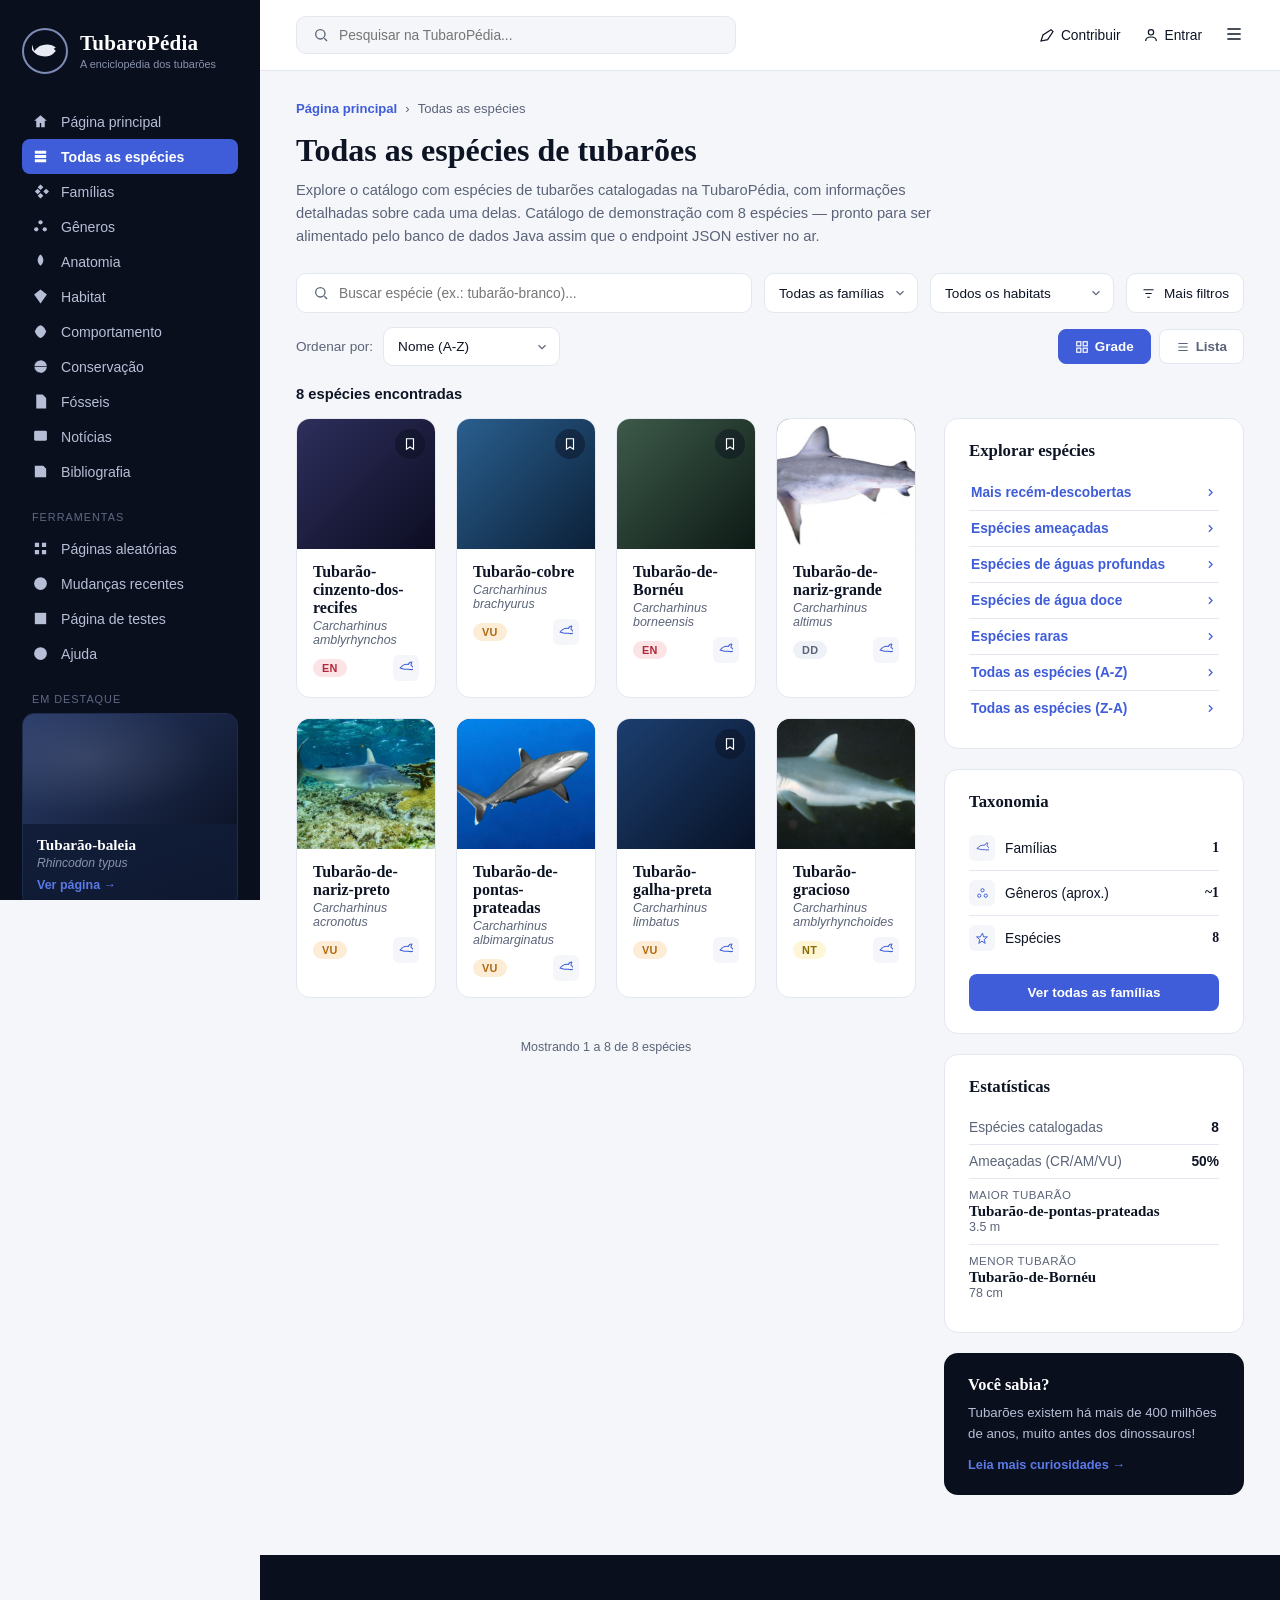
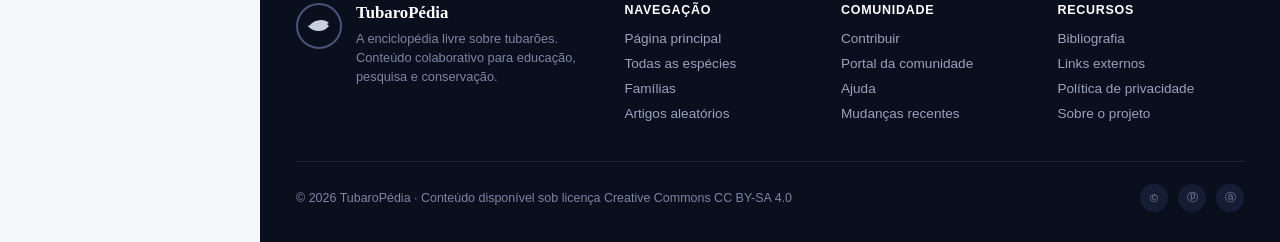
==== catalogo.html @ f39d86d4 "Update catalogo.html" ====
<!DOCTYPE html>
<html lang="pt-BR">
<head>
<meta charset="UTF-8">
<meta name="viewport" content="width=device-width, initial-scale=1.0">
<title>Todas as espécies — TubaroPédia</title>
<style>
  :root{
    --navy-950:#0a0f1e;
    --navy-900:#0d1424;
    --navy-800:#121b32;
    --navy-700:#1a2540;
    --blue-accent:#3f5dd9;
    --blue-accent-light:#5b7ae8;
    --pink-accent:#e85d9c;
    --ink:#0d1424;
    --paper:#f4f6fa;
    --line:#e3e7ef;
    --muted:#5b6478;
    --white:#ffffff;
  }

  *{margin:0;padding:0;box-sizing:border-box;}

  body{
    font-family:'Georgia', 'Iowan Old Style', serif;
    background:var(--paper);
    color:var(--ink);
  }

  .sans{font-family:-apple-system,BlinkMacSystemFont,'Segoe UI',Roboto,Helvetica,Arial,sans-serif;}
  a{color:inherit;text-decoration:none;}
  ul{list-style:none;}
  button{font:inherit;}

  /* ===== LAYOUT SHELL ===== */
  .shell{display:grid;grid-template-columns:260px 1fr;min-height:100vh;}

  /* ===== SIDEBAR (mesma da home) ===== */
  .sidebar{
    background:var(--navy-950);
    color:#c7cfe0;
    padding:28px 22px 24px;
    position:sticky;top:0;height:100vh;overflow-y:auto;
    font-family:-apple-system,BlinkMacSystemFont,'Segoe UI',Roboto,Helvetica,Arial,sans-serif;
  }
  .brand{display:flex;align-items:center;gap:12px;margin-bottom:30px;}
  .brand-mark{width:46px;height:46px;border:2px solid #7d8bb5;border-radius:50%;display:flex;align-items:center;justify-content:center;flex-shrink:0;}
  .brand-mark svg{width:26px;height:26px;fill:#e8ebf3;}
  .brand h1{font-family:Georgia,serif;font-size:1.32rem;color:#fff;letter-spacing:0.2px;line-height:1.1;}
  .brand p{font-size:0.68rem;color:#8a93ad;margin-top:3px;}

  .nav-group{margin-bottom:22px;}
  .nav-label{font-size:0.68rem;text-transform:uppercase;letter-spacing:0.09em;color:#5f6784;padding:0 10px 8px;}
  .nav-item{display:flex;align-items:center;gap:12px;padding:9px 10px;border-radius:8px;font-size:0.88rem;color:#b7bfd6;cursor:pointer;transition:background .15s ease, color .15s ease;}
  .nav-item:hover{background:#141d33;color:#fff;}
  .nav-item.active{background:var(--blue-accent);color:#fff;font-weight:600;}
  .nav-item .ic{width:17px;height:17px;flex-shrink:0;display:flex;align-items:center;justify-content:center;}
  .nav-item .ic svg{width:100%;height:100%;fill:currentColor;}

  .featured-card{background:linear-gradient(160deg,#152140,#0e1830);border:1px solid #1f2c4d;border-radius:12px;overflow:hidden;margin-bottom:18px;}
  .featured-card .img{height:110px;background:radial-gradient(ellipse at 30% 40%, rgba(255,255,255,0.10), transparent 60%),linear-gradient(135deg,#2b3d6b,#0c1428);display:flex;align-items:center;justify-content:center;position:relative;overflow:hidden;}
  .featured-card .img img{position:absolute;inset:0;width:100%;height:100%;object-fit:cover;}
  .featured-card .body{padding:12px 14px 14px;}
  .featured-card h4{color:#fff;font-family:Georgia,serif;font-size:0.95rem;margin-bottom:2px;}
  .featured-card em{display:block;color:#8a93ad;font-size:0.76rem;font-style:italic;margin-bottom:8px;}
  .featured-card .link{font-size:0.78rem;color:var(--blue-accent-light);font-weight:600;cursor:pointer;}

  .social-row{display:flex;gap:14px;padding:4px 6px;}
  .social-row .ic{width:18px;height:18px;color:#8a93ad;}
  .social-row .ic svg{width:100%;height:100%;fill:currentColor;}

  /* ===== TOP HEADER ===== */
  .topbar{background:#fff;border-bottom:1px solid var(--line);display:flex;align-items:center;justify-content:space-between;gap:24px;padding:16px 36px;font-family:-apple-system,BlinkMacSystemFont,'Segoe UI',Roboto,Helvetica,Arial,sans-serif;}
  .search-box{flex:1;max-width:440px;display:flex;align-items:center;gap:10px;background:var(--paper);border:1px solid var(--line);border-radius:10px;padding:10px 16px;color:var(--muted);font-size:0.86rem;}
  .search-box svg{width:16px;height:16px;fill:none;stroke:var(--muted);stroke-width:2;flex-shrink:0;}
  .search-box input{border:none;background:transparent;outline:none;font-family:inherit;font-size:0.86rem;color:var(--ink);flex:1;}
  .topbar-actions{display:flex;align-items:center;gap:22px;font-size:0.86rem;color:var(--ink);}
  .topbar-actions .item{display:flex;align-items:center;gap:6px;cursor:pointer;}
  .topbar-actions .item svg{width:16px;height:16px;fill:none;stroke:var(--ink);stroke-width:1.8;}
  .topbar-actions .menu-ic svg{width:20px;height:20px;stroke:var(--ink);fill:none;stroke-width:1.8;}

  /* ===== PAGE HEADER ===== */
  .content{padding:30px 36px 60px;}
  .breadcrumb{font-family:-apple-system,BlinkMacSystemFont,'Segoe UI',Roboto,Helvetica,Arial,sans-serif;font-size:0.82rem;color:var(--muted);margin-bottom:16px;display:flex;align-items:center;gap:8px;}
  .breadcrumb a{color:var(--blue-accent);font-weight:600;cursor:pointer;}
  .page-head h2{font-family:Georgia,serif;font-size:2rem;margin-bottom:10px;}
  .page-head p{font-family:-apple-system,BlinkMacSystemFont,'Segoe UI',Roboto,Helvetica,Arial,sans-serif;font-size:0.92rem;color:var(--muted);max-width:680px;line-height:1.55;margin-bottom:26px;}

  /* ===== TOOLBAR ===== */
  .toolbar{display:flex;flex-wrap:wrap;gap:12px;margin-bottom:14px;font-family:-apple-system,BlinkMacSystemFont,'Segoe UI',Roboto,Helvetica,Arial,sans-serif;}
  .tb-search{flex:1 1 240px;display:flex;align-items:center;gap:10px;background:#fff;border:1px solid var(--line);border-radius:10px;padding:11px 16px;}
  .tb-search svg{width:16px;height:16px;fill:none;stroke:var(--muted);stroke-width:2;flex-shrink:0;}
  .tb-search input{border:none;outline:none;font-family:inherit;font-size:0.86rem;color:var(--ink);flex:1;background:transparent;}
  select, .btn-outline{
    background:#fff;border:1px solid var(--line);border-radius:10px;
    padding:11px 14px;font-size:0.85rem;color:var(--ink);font-family:inherit;cursor:pointer;
  }
  select{appearance:none;-webkit-appearance:none;padding-right:32px;
    background-image:url("data:image/svg+xml,%3Csvg xmlns='http://www.w3.org/2000/svg' viewBox='0 0 24 24' fill='none' stroke='%235b6478' stroke-width='2'%3E%3Cpath d='M6 9l6 6 6-6'/%3E%3C/svg%3E");
    background-repeat:no-repeat;background-position:right 10px center;background-size:14px;
  }
  .btn-outline{display:flex;align-items:center;gap:8px;}
  .btn-outline svg{width:15px;height:15px;stroke:var(--ink);fill:none;stroke-width:1.8;}
  .btn-outline.active{background:var(--navy-950);color:#fff;border-color:var(--navy-950);}
  .btn-outline.active svg{stroke:#fff;}

  .filters-extra{display:none;gap:12px;flex-wrap:wrap;margin-bottom:14px;font-family:-apple-system,BlinkMacSystemFont,'Segoe UI',Roboto,Helvetica,Arial,sans-serif;padding:16px;background:#fff;border:1px solid var(--line);border-radius:10px;}
  .filters-extra.show{display:flex;}
  .filters-extra label{display:flex;flex-direction:column;gap:6px;font-size:0.76rem;color:var(--muted);font-weight:600;}

  .toolbar-row2{display:flex;align-items:center;justify-content:space-between;margin-bottom:20px;font-family:-apple-system,BlinkMacSystemFont,'Segoe UI',Roboto,Helvetica,Arial,sans-serif;flex-wrap:wrap;gap:12px;}
  .sort-group{display:flex;align-items:center;gap:10px;font-size:0.85rem;color:var(--muted);}
  .view-toggle{display:flex;gap:8px;}
  .view-btn{
    display:flex;align-items:center;gap:6px;border:1px solid var(--line);background:#fff;
    padding:9px 16px;border-radius:8px;font-size:0.84rem;font-weight:600;color:var(--muted);cursor:pointer;
  }
  .view-btn svg{width:14px;height:14px;fill:none;stroke:currentColor;stroke-width:2;}
  .view-btn.active{background:var(--blue-accent);border-color:var(--blue-accent);color:#fff;}

  .results-bar{font-family:-apple-system,BlinkMacSystemFont,'Segoe UI',Roboto,Helvetica,Arial,sans-serif;font-size:0.92rem;font-weight:700;color:var(--ink);margin-bottom:16px;}
  .results-bar span{font-weight:400;color:var(--muted);font-size:0.82rem;}

  /* ===== MAIN GRID ===== */
  .catalog-layout{display:grid;grid-template-columns:1fr 300px;gap:28px;align-items:start;}

  /* species grid (grade view) */
  .species-grid{display:grid;grid-template-columns:repeat(4,1fr);gap:20px;}
  .species-card{
    background:#fff;border:1px solid var(--line);border-radius:14px;overflow:hidden;
    font-family:-apple-system,BlinkMacSystemFont,'Segoe UI',Roboto,Helvetica,Arial,sans-serif;
    cursor:pointer;transition:transform .15s ease, box-shadow .15s ease;position:relative;
  }
  .species-card:hover{transform:translateY(-3px);box-shadow:0 14px 28px rgba(15,23,42,0.12);}
  .species-thumb{height:130px;display:flex;align-items:center;justify-content:center;position:relative;overflow:hidden;}
  .species-thumb img{position:absolute;inset:0;width:100%;height:100%;object-fit:cover;}
  .species-thumb .img-hint{font-family:-apple-system,BlinkMacSystemFont,'Segoe UI',Roboto,Helvetica,Arial,sans-serif;font-size:0.68rem;color:rgba(255,255,255,0.55);letter-spacing:.03em;}
  .bookmark-btn{
    position:absolute;top:10px;right:10px;width:30px;height:30px;border-radius:50%;
    background:rgba(10,15,30,0.45);display:flex;align-items:center;justify-content:center;
    border:none;cursor:pointer;backdrop-filter:blur(2px);
  }
  .bookmark-btn svg{width:14px;height:14px;fill:none;stroke:#fff;stroke-width:2;}
  .bookmark-btn.saved svg{fill:#fff;}
  .species-body{padding:14px 16px 16px;}
  .species-body h4{font-family:Georgia,serif;font-size:1rem;margin-bottom:2px;}
  .species-body em{display:block;font-size:0.78rem;font-style:italic;color:var(--muted);margin-bottom:8px;}
  .species-meta{display:flex;align-items:center;justify-content:space-between;}
  .species-fam{font-size:0.76rem;color:var(--muted);}
  .species-fam-ic{width:26px;height:26px;border-radius:6px;background:var(--paper);display:flex;align-items:center;justify-content:center;}
  .species-fam-ic svg{width:14px;height:14px;stroke:var(--blue-accent);fill:none;stroke-width:1.8;}

  .thumb-1{background:linear-gradient(135deg,#2a5f8f,#0b2038);}
  .thumb-2{background:linear-gradient(135deg,#1c3f70,#081226);}
  .thumb-3{background:linear-gradient(135deg,#324a7a,#0a1120);}
  .thumb-4{background:linear-gradient(135deg,#3c342c,#181410);}
  .thumb-5{background:linear-gradient(135deg,#2e2f5c,#0c0d22);}
  .thumb-6{background:linear-gradient(135deg,#3d5a4a,#0d1a15);}

  /* list view */
  .species-grid.list-mode{display:flex;flex-direction:column;gap:10px;}
  .species-grid.list-mode .species-card{display:flex;align-items:center;gap:16px;}
  .species-grid.list-mode:hover{transform:none;}
  .species-grid.list-mode .species-thumb{width:90px;height:70px;flex-shrink:0;}
  .species-grid.list-mode .species-body{flex:1;padding:12px 16px 12px 0;display:flex;align-items:center;justify-content:space-between;gap:16px;}
  .species-grid.list-mode .species-body .names{flex:1;}
  .species-grid.list-mode .species-body em{margin-bottom:0;}
  .species-grid.list-mode .bookmark-btn{position:static;background:var(--paper);}
  .species-grid.list-mode .bookmark-btn svg{stroke:var(--muted);}
  .species-grid.list-mode .species-meta{gap:18px;flex-shrink:0;}

  .badge{display:inline-block;font-size:0.68rem;font-weight:700;padding:3px 9px;border-radius:20px;text-transform:uppercase;letter-spacing:0.03em;}
  .badge-cr{background:#fbe3e6;color:#b3273d;}
  .badge-vu{background:#fdecd6;color:#b06a12;}
  .badge-nt{background:#fff6d6;color:#8a6c05;}
  .badge-lc{background:#e2f4e6;color:#1f7a3c;}
  .badge-dd{background:#eef1f8;color:var(--muted);}

  .empty-state{grid-column:1/-1;text-align:center;padding:60px 20px;color:var(--muted);font-family:-apple-system,BlinkMacSystemFont,'Segoe UI',Roboto,Helvetica,Arial,sans-serif;}
  .empty-state svg{width:44px;height:44px;stroke:var(--muted);fill:none;stroke-width:1.5;margin-bottom:14px;}
  .empty-state h4{font-family:Georgia,serif;font-size:1.1rem;color:var(--ink);margin-bottom:6px;}

  /* pagination */
  .pagination{display:flex;align-items:center;justify-content:center;gap:8px;margin:34px 0 6px;font-family:-apple-system,BlinkMacSystemFont,'Segoe UI',Roboto,Helvetica,Arial,sans-serif;font-size:0.85rem;}
  .pagination button{
    min-width:36px;height:36px;border-radius:8px;border:1px solid var(--line);background:#fff;color:var(--ink);cursor:pointer;font-weight:600;
  }
  .pagination button.active{background:var(--blue-accent);border-color:var(--blue-accent);color:#fff;}
  .pagination button:disabled{opacity:0.4;cursor:not-allowed;}
  .pagination button.nav-btn{padding:0 14px;}
  .pagination-info{text-align:center;font-family:-apple-system,BlinkMacSystemFont,'Segoe UI',Roboto,Helvetica,Arial,sans-serif;font-size:0.78rem;color:var(--muted);margin-top:8px;}

  /* ===== RIGHT SIDEBAR PANELS ===== */
  .panel{background:#fff;border:1px solid var(--line);border-radius:14px;padding:22px 24px;margin-bottom:20px;font-family:-apple-system,BlinkMacSystemFont,'Segoe UI',Roboto,Helvetica,Arial,sans-serif;}
  .panel h3{font-family:Georgia,serif;font-size:1.05rem;margin-bottom:14px;}
  .quick-list li{display:flex;align-items:center;justify-content:space-between;padding:10px 2px;border-bottom:1px solid var(--line);font-size:0.86rem;font-weight:600;color:var(--blue-accent);cursor:pointer;}
  .quick-list li:last-child{border-bottom:none;}
  .quick-list svg{width:13px;height:13px;stroke:var(--blue-accent);fill:none;stroke-width:2.2;}

  .tax-rows div{display:flex;align-items:center;gap:10px;padding:9px 0;border-bottom:1px solid var(--line);font-size:0.86rem;}
  .tax-rows div:last-of-type{border-bottom:none;}
  .tax-rows .ic{width:26px;height:26px;border-radius:6px;background:var(--paper);display:flex;align-items:center;justify-content:center;flex-shrink:0;}
  .tax-rows .ic svg{width:13px;height:13px;stroke:var(--blue-accent);fill:none;stroke-width:1.8;}
  .tax-rows b{margin-left:auto;font-family:Georgia,serif;}
  .panel .btn-primary-sm{
    display:block;text-align:center;margin-top:14px;background:var(--blue-accent);color:#fff;
    font-weight:600;font-size:0.84rem;padding:11px;border-radius:8px;cursor:pointer;
  }
  .panel .btn-primary-sm:hover{background:#2f4bc4;}

  .stat-row{display:flex;justify-content:space-between;align-items:center;padding:9px 0;border-bottom:1px solid var(--line);font-size:0.86rem;}
  .stat-row:last-of-type{border-bottom:none;}
  .stat-row .k{color:var(--muted);}
  .stat-row .v{font-weight:700;}
  .stat-extreme{padding:10px 0;border-bottom:1px solid var(--line);}
  .stat-extreme:last-of-type{border-bottom:none;}
  .stat-extreme .k{font-size:0.72rem;color:var(--muted);text-transform:uppercase;letter-spacing:.04em;}
  .stat-extreme .v{font-family:Georgia,serif;font-size:0.94rem;font-weight:700;margin-top:2px;}
  .stat-extreme .sub{font-size:0.78rem;color:var(--muted);}

  .fact-box{background:var(--navy-950);color:#fff;border-radius:14px;padding:22px 24px;font-family:-apple-system,BlinkMacSystemFont,'Segoe UI',Roboto,Helvetica,Arial,sans-serif;}
  .fact-box h4{font-family:Georgia,serif;font-size:1.02rem;margin-bottom:8px;}
  .fact-box p{font-size:0.83rem;color:#b7bfd6;line-height:1.55;margin-bottom:10px;}
  .fact-box a{font-size:0.8rem;color:var(--blue-accent-light);font-weight:600;}

  /* ===== FOOTER ===== */
  .footer{background:var(--navy-950);color:#9aa3bd;padding:48px 36px 30px;font-family:-apple-system,BlinkMacSystemFont,'Segoe UI',Roboto,Helvetica,Arial,sans-serif;}
  .footer-grid{display:grid;grid-template-columns:1.6fr 1fr 1fr 1fr;gap:30px;padding-bottom:30px;border-bottom:1px solid #1c2540;}
  .footer-brand{display:flex;gap:14px;}
  .footer-brand .mark{width:46px;height:46px;border-radius:50%;border:2px solid #4a5478;display:flex;align-items:center;justify-content:center;flex-shrink:0;}
  .footer-brand .mark svg{width:24px;height:24px;fill:#c7cfe0;}
  .footer-brand h5{color:#fff;font-family:Georgia,serif;font-size:1.05rem;margin-bottom:6px;}
  .footer-brand p{font-size:0.8rem;line-height:1.5;color:#7d86a3;}
  .footer h6{color:#fff;font-size:0.78rem;text-transform:uppercase;letter-spacing:.06em;margin-bottom:14px;}
  .footer ul li{margin-bottom:10px;font-size:0.85rem;}
  .footer ul li a:hover{color:#fff;}
  .footer-bottom{display:flex;align-items:center;justify-content:space-between;padding-top:22px;font-size:0.78rem;color:#7d86a3;flex-wrap:wrap;gap:12px;}
  .footer-bottom .socials{display:flex;gap:10px;}
  .footer-bottom .socials span{width:28px;height:28px;border-radius:50%;background:#151d34;display:flex;align-items:center;justify-content:center;font-size:0.7rem;}

  /* toast + modal (mesmo padrão da home) */
  #toast{position:fixed;left:50%;bottom:28px;transform:translateX(-50%) translateY(20px);background:var(--navy-950);color:#fff;font-family:-apple-system,BlinkMacSystemFont,'Segoe UI',Roboto,Helvetica,Arial,sans-serif;font-size:0.86rem;padding:13px 22px;border-radius:10px;box-shadow:0 12px 30px rgba(0,0,0,0.3);z-index:999;opacity:0;pointer-events:none;transition:opacity .2s ease, transform .2s ease;}
  #toast.show{opacity:1;transform:translateX(-50%) translateY(0);}
  .modal-overlay{position:fixed;inset:0;background:rgba(10,15,30,0.6);display:none;align-items:center;justify-content:center;z-index:1000;padding:20px;}
  .modal-overlay.show{display:flex;}
  .modal-box{background:#fff;border-radius:16px;max-width:420px;width:100%;padding:30px;font-family:-apple-system,BlinkMacSystemFont,'Segoe UI',Roboto,Helvetica,Arial,sans-serif;position:relative;box-shadow:0 30px 60px rgba(0,0,0,0.35);}
  .modal-box h3{font-family:Georgia,serif;font-size:1.25rem;margin-bottom:6px;}
  .modal-box .modal-sub{font-size:0.82rem;color:var(--muted);margin-bottom:14px;line-height:1.5;}
  .modal-box .modal-close{position:absolute;top:16px;right:16px;width:28px;height:28px;border-radius:50%;background:var(--paper);border:none;display:flex;align-items:center;justify-content:center;cursor:pointer;color:var(--muted);}
  .modal-box .article-body{font-size:0.88rem;color:var(--muted);line-height:1.6;}
  .modal-box .field-row{display:flex;gap:14px;margin-top:14px;flex-wrap:wrap;}
  .modal-box .field-row div{flex:1;min-width:120px;}
  .modal-box .field-row .k{font-size:0.7rem;text-transform:uppercase;color:var(--muted);letter-spacing:.04em;}
  .modal-box .field-row .v{font-weight:700;font-family:Georgia,serif;}

  @media (max-width:1180px){
    .catalog-layout{grid-template-columns:1fr;}
  }
  @media (max-width:1080px){
    .shell{grid-template-columns:1fr;}
    .sidebar{position:fixed;top:0;left:0;bottom:0;transform:translateX(-100%);transition:transform .2s ease;z-index:500;box-shadow:0 0 40px rgba(0,0,0,0.4);height:100vh;}
    .sidebar.open{transform:translateX(0);}
    .species-grid{grid-template-columns:repeat(2,1fr);}
  }
  @media (max-width:640px){
    .topbar{flex-wrap:wrap;padding:14px 18px;}
    .content{padding:20px 18px 40px;}
    .species-grid{grid-template-columns:1fr;}
    .footer-grid{grid-template-columns:1fr;}
  }
</style>
</head>
<body>
<div class="shell">

  <!-- ================= SIDEBAR ================= -->
  <aside class="sidebar">
    <div class="brand">
      <div class="brand-mark"><svg viewBox="0 0 24 24"><path d="M2 12c3-4 7-6 12-6 3 0 6 1 8 3l-2 1c1 1 2 2 2 2s-1 1-2 2c-2 2-5 3-8 3-5 0-9-2-12-6-1.3 1.7-1.3 3.3 0 5-2.2-1-3.7-3-4-5 .3-2 1.8-4 4-5z"/></svg></div>
      <div><h1>TubaroPédia</h1><p>A enciclopédia dos tubarões</p></div>
    </div>

    <div class="nav-group">
      <div class="nav-item" data-action="href:index.html"><span class="ic"><svg viewBox="0 0 24 24"><path d="M12 3l9 8h-3v9h-5v-6H11v6H6v-9H3z"/></svg></span>Página principal</div>
      <div class="nav-item active" data-action="scroll-top"><span class="ic"><svg viewBox="0 0 24 24"><path d="M4 4h16v4H4zM4 10h16v4H4zM4 16h16v4H4z"/></svg></span>Todas as espécies</div>
      <div class="nav-item" data-action="group-familias"><span class="ic"><svg viewBox="0 0 24 24"><path d="M12 2l4 4-4 4-4-4zM4 12l4-4 4 4-4 4zM16 12l4-4 4 4-4 4zM12 22l-4-4 4-4 4 4z"/></svg></span>Famílias</div>
      <div class="nav-item" data-action="toast:Seção de Gêneros em construção."><span class="ic"><svg viewBox="0 0 24 24"><circle cx="12" cy="6" r="3"/><circle cx="6" cy="16" r="3"/><circle cx="18" cy="16" r="3"/></svg></span>Gêneros</div>
      <div class="nav-item" data-action="toast:Seção de Anatomia em construção."><span class="ic"><svg viewBox="0 0 24 24"><path d="M12 2c-4 3-4 8-4 8s0 5 4 8c4-3 4-8 4-8s0-5-4-8z"/></svg></span>Anatomia</div>
      <div class="nav-item" data-action="filter-habitat"><span class="ic"><svg viewBox="0 0 24 24"><path d="M12 2L3 9l9 13 9-13z"/></svg></span>Habitat</div>
      <div class="nav-item" data-action="toast:Seção de Comportamento em construção."><span class="ic"><svg viewBox="0 0 24 24"><path d="M4 12c2-6 6-9 8-9s6 3 8 9c-2 6-6 9-8 9s-6-3-8-9z"/><circle cx="12" cy="12" r="2"/></svg></span>Comportamento</div>
      <div class="nav-item" data-action="filter-ameacadas"><span class="ic"><svg viewBox="0 0 24 24"><circle cx="12" cy="12" r="9"/><path d="M12 3a9 9 0 000 18M3 12h18" stroke="#0a0f1e" stroke-width="1"/></svg></span>Conservação</div>
      <div class="nav-item" data-action="toast:Seção de Fósseis em construção."><span class="ic"><svg viewBox="0 0 24 24"><path d="M6 2h9l5 5v15H6z"/></svg></span>Fósseis</div>
      <div class="nav-item" data-action="toast:Seção de Notícias em construção."><span class="ic"><svg viewBox="0 0 24 24"><rect x="3" y="4" width="18" height="14" rx="2"/></svg></span>Notícias</div>
      <div class="nav-item" data-action="toast:Seção de Bibliografia em construção."><span class="ic"><svg viewBox="0 0 24 24"><path d="M4 4h12l4 4v12H4z"/></svg></span>Bibliografia</div>
    </div>

    <div class="nav-group">
      <div class="nav-label">Ferramentas</div>
      <div class="nav-item" data-action="random-species"><span class="ic"><svg viewBox="0 0 24 24"><path d="M4 4h6v6H4zM14 4h6v6h-6zM4 14h6v6H4zM14 14h6v6h-6z"/></svg></span>Páginas aleatórias</div>
      <div class="nav-item" data-action="toast:Nenhuma mudança recente registrada ainda."><span class="ic"><svg viewBox="0 0 24 24"><circle cx="12" cy="12" r="9"/></svg></span>Mudanças recentes</div>
      <div class="nav-item" data-action="toast:Página de testes em construção."><span class="ic"><svg viewBox="0 0 24 24"><path d="M4 4h16v16H4z"/></svg></span>Página de testes</div>
      <div class="nav-item" data-action="toast:Central de ajuda em construção."><span class="ic"><svg viewBox="0 0 24 24"><circle cx="12" cy="12" r="9"/></svg></span>Ajuda</div>
    </div>

    <div class="nav-group">
      <div class="nav-label">Em destaque</div>
      <div class="featured-card">
        <div class="img">
          <!-- Coloque aqui a foto do destaque: <img src="imagens/tubarao-baleia.jpg" alt="Tubarão-baleia"> -->
        </div>
        <div class="body">
          <h4>Tubarão-baleia</h4>
          <em>Rhincodon typus</em>
          <div class="link" data-action="open-species:tubarao-baleia">Ver página →</div>
        </div>
      </div>
    </div>

    <div class="social-row">
      <span class="ic"><svg viewBox="0 0 24 24"><rect x="3" y="3" width="18" height="18" rx="5"/></svg></span>
      <span class="ic"><svg viewBox="0 0 24 24"><path d="M10 8l6 4-6 4z"/><circle cx="12" cy="12" r="9"/></svg></span>
      <span class="ic"><svg viewBox="0 0 24 24"><rect x="3" y="5" width="18" height="14" rx="2"/><path d="M3 6l9 7 9-7"/></svg></span>
    </div>
  </aside>

  <!-- ================= MAIN ================= -->
  <div>
    <header class="topbar">
      <div class="title" style="display:none;"></div>
      <form class="search-box" id="topSearchForm">
        <svg viewBox="0 0 24 24"><circle cx="11" cy="11" r="7"/><path d="M21 21l-4-4"/></svg>
        <input id="topSearchInput" type="text" placeholder="Pesquisar na TubaroPédia..." autocomplete="off">
      </form>
      <div class="topbar-actions">
        <span class="item" data-action="open-modal:contribuir"><svg viewBox="0 0 24 24"><path d="M3 21l3-9 12-8 3 3-8 12z"/></svg>Contribuir</span>
        <span class="item" data-action="open-modal:entrar"><svg viewBox="0 0 24 24"><circle cx="12" cy="8" r="4"/><path d="M4 21c0-4 4-6 8-6s8 2 8 6"/></svg>Entrar</span>
        <span class="menu-ic" id="sidebarToggle" style="cursor:pointer;"><svg viewBox="0 0 24 24"><path d="M4 6h16M4 12h16M4 18h16"/></svg></span>
      </div>
    </header>

    <div class="content">
      <div class="breadcrumb">
        <a data-action="href:index.html">Página principal</a> <span>›</span> <span>Todas as espécies</span>
      </div>

      <div class="page-head">
        <h2>Todas as espécies de tubarões</h2>
        <p>Explore o catálogo com espécies de tubarões catalogadas na TubaroPédia, com informações detalhadas sobre cada uma delas. <span id="dataNote"></span></p>
      </div>

      <!-- TOOLBAR -->
      <div class="toolbar">
        <div class="tb-search">
          <svg viewBox="0 0 24 24"><circle cx="11" cy="11" r="7"/><path d="M21 21l-4-4"/></svg>
          <input id="catalogSearch" type="text" placeholder="Buscar espécie (ex.: tubarão-branco)...">
        </div>
        <select id="filterFamily"></select>
        <select id="filterHabitat"></select>
        <button class="btn-outline" id="toggleFilters">
          <svg viewBox="0 0 24 24"><path d="M4 6h16M7 12h10M10 18h4"/></svg>Mais filtros
        </button>
      </div>

      <div class="filters-extra" id="filtersExtra">
        <label>Status de conservação
          <select id="filterStatus">
            <option value="">Todos</option>
            <option value="CR">Criticamente ameaçada</option>
            <option value="AM">Ameaçada</option>
            <option value="VU">Vulnerável</option>
            <option value="NT">Quase ameaçada</option>
            <option value="LC">Pouco preocupante</option>
            <option value="DD">Dados insuficientes</option>
          </select>
        </label>
        <label>Porte mínimo (m)
          <select id="filterSize">
            <option value="0">Qualquer porte</option>
            <option value="0.5">Acima de 0,5 m</option>
            <option value="2">Acima de 2 m</option>
            <option value="5">Acima de 5 m</option>
            <option value="10">Acima de 10 m</option>
          </select>
        </label>
        <label>&nbsp;
          <button class="btn-outline" id="clearFilters" type="button">Limpar filtros</button>
        </label>
      </div>

      <div class="toolbar-row2">
        <div class="sort-group">
          Ordenar por:
          <select id="sortSelect">
            <option value="name-asc">Nome (A-Z)</option>
            <option value="name-desc">Nome (Z-A)</option>
            <option value="sci-asc">Nome científico (A-Z)</option>
            <option value="size-desc">Maior porte</option>
            <option value="size-asc">Menor porte</option>
          </select>
        </div>
        <div class="view-toggle">
          <button class="view-btn active" id="viewGrid" type="button">
            <svg viewBox="0 0 24 24"><rect x="3" y="3" width="7" height="7"/><rect x="14" y="3" width="7" height="7"/><rect x="3" y="14" width="7" height="7"/><rect x="14" y="14" width="7" height="7"/></svg>Grade
          </button>
          <button class="view-btn" id="viewList" type="button">
            <svg viewBox="0 0 24 24"><path d="M4 6h16M4 12h16M4 18h16"/></svg>Lista
          </button>
        </div>
      </div>

      <div class="results-bar" id="resultsBar"></div>

      <div class="catalog-layout">
        <div>
          <div class="species-grid" id="speciesGrid"></div>
          <div class="pagination" id="pagination"></div>
          <div class="pagination-info" id="paginationInfo"></div>
        </div>

        <!-- RIGHT SIDEBAR -->
        <div>
          <div class="panel">
            <h3>Explorar espécies</h3>
            <ul class="quick-list">
              <li data-action="sort:recent">Mais recém-descobertas <svg viewBox="0 0 24 24"><path d="M9 6l6 6-6 6"/></svg></li>
              <li data-action="filter-ameacadas">Espécies ameaçadas <svg viewBox="0 0 24 24"><path d="M9 6l6 6-6 6"/></svg></li>
              <li data-action="filter-profundas">Espécies de águas profundas <svg viewBox="0 0 24 24"><path d="M9 6l6 6-6 6"/></svg></li>
              <li data-action="filter-doce">Espécies de água doce <svg viewBox="0 0 24 24"><path d="M9 6l6 6-6 6"/></svg></li>
              <li data-action="filter-raras">Espécies raras <svg viewBox="0 0 24 24"><path d="M9 6l6 6-6 6"/></svg></li>
              <li data-action="sort:name-asc">Todas as espécies (A-Z) <svg viewBox="0 0 24 24"><path d="M9 6l6 6-6 6"/></svg></li>
              <li data-action="sort:name-desc">Todas as espécies (Z-A) <svg viewBox="0 0 24 24"><path d="M9 6l6 6-6 6"/></svg></li>
            </ul>
          </div>

          <div class="panel">
            <h3>Taxonomia</h3>
            <div class="tax-rows" id="taxRows"></div>
            <div class="btn-primary-sm" data-action="group-familias">Ver todas as famílias</div>
          </div>

          <div class="panel">
            <h3>Estatísticas</h3>
            <div id="statRows"></div>
          </div>

          <div class="fact-box">
            <h4>Você sabia?</h4>
            <p id="factText"></p>
            <a data-action="toast:Mais curiosidades em breve." style="cursor:pointer;">Leia mais curiosidades →</a>
          </div>
        </div>
      </div>
    </div>

    <!-- FOOTER -->
    <footer class="footer">
      <div class="footer-grid">
        <div class="footer-brand">
          <div class="mark"><svg viewBox="0 0 24 24" fill="#c7cfe0"><path d="M2 12c3-4 7-6 12-6 3 0 6 1 8 3l-2 1c1 1 2 2 2 2s-1 1-2 2c-2 2-5 3-8 3-5 0-9-2-12-6z"/></svg></div>
          <div><h5>TubaroPédia</h5><p>A enciclopédia livre sobre tubarões. Conteúdo colaborativo para educação, pesquisa e conservação.</p></div>
        </div>
        <div><h6>Navegação</h6><ul>
          <li><a data-action="href:index.html">Página principal</a></li>
          <li><a data-action="scroll-top">Todas as espécies</a></li>
          <li><a data-action="group-familias">Famílias</a></li>
          <li><a data-action="random-species">Artigos aleatórios</a></li>
        </ul></div>
        <div><h6>Comunidade</h6><ul>
          <li><a data-action="open-modal:contribuir">Contribuir</a></li>
          <li><a data-action="toast:Portal da comunidade em construção.">Portal da comunidade</a></li>
          <li><a data-action="toast:Central de ajuda em construção.">Ajuda</a></li>
          <li><a data-action="toast:Nenhuma mudança recente registrada ainda.">Mudanças recentes</a></li>
        </ul></div>
        <div><h6>Recursos</h6><ul>
          <li><a data-action="toast:Bibliografia em construção.">Bibliografia</a></li>
          <li><a data-action="toast:Links externos em construção.">Links externos</a></li>
          <li><a data-action="toast:Política de privacidade em construção.">Política de privacidade</a></li>
          <li><a data-action="toast:Sobre o projeto em construção.">Sobre o projeto</a></li>
        </ul></div>
      </div>
      <div class="footer-bottom">
        <span>© 2026 TubaroPédia · Conteúdo disponível sob licença Creative Commons CC BY-SA 4.0</span>
        <div class="socials"><span>©</span><span>ⓟ</span><span>ⓐ</span></div>
      </div>
    </footer>
  </div>
</div>

<div id="toast"></div>
<div class="modal-overlay" id="modalOverlay"><div class="modal-box" id="modalBox"></div></div>

<script src="especies-data.js"></script>
<script>
(function(){

  const STATUS_LABEL = {CR:"Criticamente ameaçada",AM:"Ameaçada",EN:"Em perigo",VU:"Vulnerável",NT:"Quase ameaçada",LC:"Pouco preocupante",DD:"Dados insuficientes"};
  const STATUS_BADGE = {CR:"badge-cr",AM:"badge-cr",EN:"badge-cr",VU:"badge-vu",NT:"badge-nt",LC:"badge-lc",DD:"badge-dd"};
  const PER_PAGE = 12;

  function normalize(s){ return (s||"").toLowerCase().normalize('NFD').replace(/[\u0300-\u036f]/g,""); }


  const HABITAT_KEYWORDS = [
    { tag: "Recifes de coral",       test: /recif/ },
    { tag: "Estuarino",              test: /estuari|ba[ií]a/ },
    { tag: "Água doce",              test: /[aá]gua doce|\brio\b|\blago\b/ },
    { tag: "Águas profundas",        test: /profund/ },
    { tag: "Talude continental",     test: /talude continental/ },
    { tag: "Oceânico",               test: /ocean[ií]c|ilhas ocean/ },
    { tag: "Plataforma continental", test: /plataforma continental/ },
    { tag: "Costeiro",               test: /costeir|praia|litor/ },
  ];
  function deriveHabitats(habitatTexto){
    const t = normalize(habitatTexto);
    const found = HABITAT_KEYWORDS.filter(h => h.test.test(t)).map(h => h.tag);
    return found.length ? found : ["Costeiro"];
  }

  /* O "comprimento" também é texto corrido (ex.: "1,2–1,5 m (podendo
     ter até 2 m)"). Aqui a gente extrai o maior valor em metros
     (convertendo cm quando necessário) para usar no porte e nos
     filtros/ordenação por tamanho. */
  function derivePorte(comprimento){
    if(!comprimento) return 0;
    const t = comprimento.toLowerCase();
    const re = /(\d+(?:,\d+)?)\s*(cm|m)\b/g;
    let m, max = 0;
    while((m = re.exec(t))){
      let v = parseFloat(m[1].replace(',', '.'));
      if(m[2] === 'cm') v /= 100;
      if(v > max) max = v;
    }
    return max;
  }

  const SPECIES = (typeof ESPECIES !== "undefined" ? ESPECIES : []).map((ficha, i) => ({
    id: ficha.slug,
    nome: ficha.nomePopular,
    cientifico: ficha.nomeCientifico,
    familia: ficha.familia,
    habitat: deriveHabitats(ficha.habitat),
    porte: derivePorte(ficha.comprimento),
    status: ficha.statusIUCN || "DD",
    thumb: (i % 6) + 1,
    imagem: (ficha.imagens && ficha.imagens[0]) || ""
  }));

  let state = {
    query:"", family:"", habitat:"", status:"", minSize:0,
    sort:"name-asc", view:"grid", page:1
  };
  let saved = new Set();

  document.getElementById('dataNote').textContent =
    "Catálogo de demonstração com " + SPECIES.length + " espécies — pronto para ser alimentado pelo banco de dados Java assim que o endpoint JSON estiver no ar.";

  /* ---------- popula selects de família e habitat ---------- */
  const famSelect = document.getElementById('filterFamily');
  const habSelect = document.getElementById('filterHabitat');
  const families = [...new Set(SPECIES.map(s=>s.familia))].sort();
  const habitats = [...new Set(SPECIES.flatMap(s=>s.habitat))].sort();
  famSelect.innerHTML = '<option value="">Todas as famílias</option>' + families.map(f=>`<option value="${f}">${f}</option>`).join('');
  habSelect.innerHTML = '<option value="">Todos os habitats</option>' + habitats.map(h=>`<option value="${h}">${h}</option>`).join('');

  /* ---------- helpers ---------- */
  function getFiltered(){
    let list = SPECIES.filter(s=>{
      if(state.query){
        const q = normalize(state.query);
        if(!normalize(s.nome).includes(q) && !normalize(s.cientifico).includes(q) && !normalize(s.familia).includes(q)) return false;
      }
      if(state.family && s.familia !== state.family) return false;
      if(state.habitat && !s.habitat.includes(state.habitat)) return false;
      if(state.status && s.status !== state.status) return false;
      if(state.minSize && s.porte < state.minSize) return false;
      return true;
    });
    switch(state.sort){
      case "name-asc": list.sort((a,b)=>a.nome.localeCompare(b.nome,'pt')); break;
      case "name-desc": list.sort((a,b)=>b.nome.localeCompare(a.nome,'pt')); break;
      case "sci-asc": list.sort((a,b)=>a.cientifico.localeCompare(b.cientifico)); break;
      case "size-desc": list.sort((a,b)=>b.porte-a.porte); break;
      case "size-asc": list.sort((a,b)=>a.porte-b.porte); break;
      case "recent": list = list.filter(s=>s.recente).concat(list.filter(s=>!s.recente)); break;
    }
    return list;
  }

  function famIcon(){
    return '<svg viewBox="0 0 24 24"><path d="M2 12c4-5 9-7 14-6 1-3 4-5 6-4-1 2-2 4-1 6 3 2 5 4 3 6-2 1-5 1-8 0-5 1-10-1-14-2z"/></svg>';
  }

  /* Monta o espaço da foto do card. Se a espécie tiver s.imagem (nome do
     arquivo em imagens/), mostra a foto; se não tiver ou o arquivo não for
     encontrado, fica só o fundo colorido (thumb-N) como placeholder. */
  function speciesImg(s){
    if(!s.imagem) return '';
    return `<img src="imagens/${s.imagem}" alt="${s.nome}" onerror="this.remove()">`;
  }

  /* ---------- render ---------- */
  function render(){
    const grid = document.getElementById('speciesGrid');
    const all = getFiltered();
    const totalPages = Math.max(1, Math.ceil(all.length / PER_PAGE));
    if(state.page > totalPages) state.page = totalPages;
    const start = (state.page-1)*PER_PAGE;
    const pageItems = all.slice(start, start+PER_PAGE);

    grid.className = 'species-grid' + (state.view === 'list' ? ' list-mode' : '');

    if(pageItems.length === 0){
      grid.innerHTML = '<div class="empty-state"><svg viewBox="0 0 24 24"><circle cx="11" cy="11" r="7"/><path d="M21 21l-4-4"/></svg><h4>Nenhuma espécie encontrada</h4><p>Tente ajustar a busca ou os filtros.</p></div>';
    } else {
      grid.innerHTML = pageItems.map(s=>{
        const isSaved = saved.has(s.id);
        return `<div class="species-card" data-action="open-species:${s.id}">
          <div class="species-thumb thumb-${s.thumb}">
            <button class="bookmark-btn${isSaved?' saved':''}" data-action="bookmark:${s.id}" title="Salvar"><svg viewBox="0 0 24 24"><path d="M6 3h12v18l-6-4-6 4z"/></svg></button>
            ${speciesImg(s)}
          </div>
          <div class="species-body">
            <div class="names">
              <h4>${s.nome}</h4>
              <em>${s.cientifico}</em>
            </div>
            <div class="species-meta">
              <span class="badge ${STATUS_BADGE[s.status]}">${s.status}</span>
              <span class="species-fam-ic">${famIcon()}</span>
            </div>
          </div>
        </div>`;
      }).join('');
    }

    document.getElementById('resultsBar').innerHTML = `${all.length} espécie${all.length===1?'':'s'} encontrada${all.length===1?'':'s'}`;

    // pagination
    const pag = document.getElementById('pagination');
    let html = `<button class="nav-btn" data-page="prev" ${state.page<=1?'disabled':''}>← Anterior</button>`;
    for(let p=1;p<=totalPages;p++){
      if(totalPages>7 && p!==1 && p!==totalPages && Math.abs(p-state.page)>1){
        if(p===2 || p===totalPages-1) html += `<span>…</span>`;
        continue;
      }
      html += `<button data-page="${p}" class="${p===state.page?'active':''}">${p}</button>`;
    }
    html += `<button class="nav-btn" data-page="next" ${state.page>=totalPages?'disabled':''}>Próxima →</button>`;
    pag.innerHTML = totalPages>1 ? html : '';

    document.getElementById('paginationInfo').textContent =
      all.length ? `Mostrando ${start+1} a ${Math.min(start+PER_PAGE, all.length)} de ${all.length} espécies` : '';

    renderSidebar();
  }

  function renderSidebar(){
    const famCount = new Set(SPECIES.map(s=>s.familia)).size;
    const generaGuess = new Set(SPECIES.map(s=>s.cientifico.split(' ')[0])).size;
    document.getElementById('taxRows').innerHTML = `
      <div><span class="ic">${famIcon()}</span>Famílias<b>${famCount}</b></div>
      <div><span class="ic"><svg viewBox="0 0 24 24"><circle cx="12" cy="6" r="3"/><circle cx="6" cy="16" r="3"/><circle cx="18" cy="16" r="3"/></svg></span>Gêneros (aprox.)<b>~${generaGuess}</b></div>
      <div><span class="ic"><svg viewBox="0 0 24 24"><path d="M12 2l2 7h7l-6 5 2 7-6-4-6 4 2-7-6-5h7z"/></svg></span>Espécies<b>${SPECIES.length}</b></div>
    `;

    const threatened = SPECIES.filter(s=>['CR','AM','VU'].includes(s.status)).length;
    const pct = Math.round((threatened/SPECIES.length)*100);
    const biggest = SPECIES.reduce((a,b)=>a.porte>b.porte?a:b);
    const smallest = SPECIES.reduce((a,b)=>a.porte<b.porte?a:b);
    document.getElementById('statRows').innerHTML = `
      <div class="stat-row"><span class="k">Espécies catalogadas</span><span class="v">${SPECIES.length}</span></div>
      <div class="stat-row"><span class="k">Ameaçadas (CR/AM/VU)</span><span class="v">${pct}%</span></div>
      <div class="stat-extreme"><div class="k">Maior tubarão</div><div class="v">${biggest.nome}</div><div class="sub">${biggest.porte} m</div></div>
      <div class="stat-extreme"><div class="k">Menor tubarão</div><div class="v">${smallest.nome}</div><div class="sub">${smallest.porte*100|0} cm</div></div>
    `;

    document.getElementById('factText').textContent =
      "Tubarões existem há mais de 400 milhões de anos, muito antes dos dinossauros!";
  }

  /* ---------- toast + modal ---------- */
  const toastEl = document.getElementById('toast');
  let toastTimer;
  function showToast(msg){
    toastEl.textContent = msg;
    toastEl.classList.add('show');
    clearTimeout(toastTimer);
    toastTimer = setTimeout(()=>toastEl.classList.remove('show'), 2600);
  }
  const overlay = document.getElementById('modalOverlay');
  const modalBox = document.getElementById('modalBox');
  function closeModal(){ overlay.classList.remove('show'); modalBox.innerHTML=''; }
  overlay.addEventListener('click', e=>{ if(e.target===overlay) closeModal(); });
  document.addEventListener('keydown', e=>{ if(e.key==='Escape') closeModal(); });

  function openSpeciesModal(id){
    const s = SPECIES.find(x=>x.id===id);
    if(!s) return;
    modalBox.innerHTML = `
      <button class="modal-close" data-close>✕</button>
      <h3>${s.nome}</h3>
      <p class="modal-sub" style="font-style:italic;">${s.cientifico}</p>
      <p class="article-body">Família ${s.familia}, encontrado em ${s.habitat.join(', ').toLowerCase()}. Prévia rápida — a página completa da espécie (especie.html?especie=${s.id}) reúne anatomia, comportamento e distribuição.</p>
      <div class="field-row">
        <div><div class="k">Porte</div><div class="v">${s.porte} m</div></div>
        <div><div class="k">Status</div><div class="v">${STATUS_LABEL[s.status]}</div></div>
      </div>
      <div class="btn-primary-sm" style="margin-top:18px;" data-action="href:especie.html?especie=${s.id}">Abrir página completa →</div>
    `;
    overlay.classList.add('show');
  }

  function openFormModal(kind){
    const isContribute = kind==='contribuir';
    modalBox.innerHTML = `
      <button class="modal-close" data-close>✕</button>
      <h3>${isContribute?'Contribuir com a TubaroPédia':'Entrar'}</h3>
      <p class="modal-sub">${isContribute?'Envie uma sugestão de edição ou novo conteúdo. Nossa equipe revisa antes da publicação.':'Acesse sua conta para editar e acompanhar páginas.'}</p>
      <form id="modalForm">
        ${isContribute
          ? '<label>Seu nome</label><input type="text" required style="width:100%;border:1px solid var(--line);border-radius:8px;padding:10px 12px;margin-top:6px;font:inherit;"><label style="display:block;margin-top:12px;">E-mail</label><input type="email" required style="width:100%;border:1px solid var(--line);border-radius:8px;padding:10px 12px;margin-top:6px;font:inherit;"><label style="display:block;margin-top:12px;">Sugestão</label><textarea rows="3" required style="width:100%;border:1px solid var(--line);border-radius:8px;padding:10px 12px;margin-top:6px;font:inherit;"></textarea>'
          : '<label>E-mail</label><input type="email" required style="width:100%;border:1px solid var(--line);border-radius:8px;padding:10px 12px;margin-top:6px;font:inherit;"><label style="display:block;margin-top:12px;">Senha</label><input type="password" required style="width:100%;border:1px solid var(--line);border-radius:8px;padding:10px 12px;margin-top:6px;font:inherit;">'
        }
        <button type="submit" class="modal-submit" style="margin-top:18px;width:100%;border:none;background:var(--blue-accent);color:#fff;font-weight:600;padding:12px;border-radius:8px;cursor:pointer;">${isContribute?'Enviar sugestão':'Entrar'}</button>
      </form>`;
    overlay.classList.add('show');
    document.getElementById('modalForm').addEventListener('submit', e=>{
      e.preventDefault(); closeModal();
      showToast(isContribute?'Obrigado! Sua sugestão foi enviada para revisão.':'Login em construção — em breve disponível.');
    });
  }

  /* ---------- event delegation ---------- */
  document.addEventListener('click', function(e){
    if(e.target.closest('[data-close]')){ closeModal(); return; }

    const el = e.target.closest('[data-action]');
    if(el){
      const action = el.getAttribute('data-action');
      if(action.startsWith('open-species:')){
        openSpeciesModal(action.split(':')[1]);
      } else if(action.startsWith('bookmark:')){
        e.stopPropagation();
        const id = action.split(':')[1];
        saved.has(id) ? saved.delete(id) : saved.add(id);
        render();
      } else if(action.startsWith('open-modal:')){
        openFormModal(action.split(':')[1]);
      } else if(action.startsWith('href:')){
        window.location.href = action.slice(5);
      } else if(action === 'scroll-top'){
        window.scrollTo({top:0,behavior:'smooth'});
      } else if(action === 'group-familias'){
        state.sort = 'name-asc'; document.getElementById('sortSelect').value='name-asc';
        state.page=1; render(); window.scrollTo({top:0,behavior:'smooth'});
        showToast('Ordenado por família não disponível ainda — organizado por nome (A-Z).');
      } else if(action === 'filter-habitat'){
        document.getElementById('toggleFilters').click();
        showToast('Use o filtro de habitat abaixo da busca.');
      } else if(action === 'filter-ameacadas'){
        document.getElementById('toggleFilters').classList.add('active');
        document.getElementById('filtersExtra').classList.add('show');
        state.status=''; // mostra as 3 categorias ameaçadas via sort, já que select é única
        state.sort='name-asc'; state.page=1;
        document.getElementById('sortSelect').value='name-asc';
        applyThreatenedFilter();
      } else if(action === 'filter-profundas'){
        state.habitat='Águas profundas'; document.getElementById('filterHabitat').value='Águas profundas';
        state.page=1; render(); window.scrollTo({top:0,behavior:'smooth'});
      } else if(action === 'filter-doce'){
        state.habitat='Água doce'; document.getElementById('filterHabitat').value='Água doce';
        state.page=1; render(); window.scrollTo({top:0,behavior:'smooth'});
      } else if(action === 'filter-raras'){
        state.query=''; document.getElementById('catalogSearch').value='';
        state.family=''; state.habitat=''; state.status=''; state.minSize=0;
        state.customRare = true;
        renderRare();
      } else if(action === 'random-species'){
        openSpeciesModal(SPECIES[Math.floor(Math.random()*SPECIES.length)].id);
      } else if(action.startsWith('sort:')){
        const val = action.split(':')[1];
        state.sort = val; document.getElementById('sortSelect').value = (val==='recent'?'name-asc':val);
        state.page=1; render(); window.scrollTo({top:0,behavior:'smooth'});
      } else if(action.startsWith('toast:')){
        showToast(action.slice(6));
      }
      return;
    }

    const navItem = e.target.closest('.nav-item');
    if(navItem && !navItem.dataset.action){
      document.querySelectorAll('.nav-item.active').forEach(n=>n.classList.remove('active'));
      navItem.classList.add('active');
    }
  });

  function applyThreatenedFilter(){
    const grid = document.getElementById('speciesGrid');
    const list = SPECIES.filter(s=>['CR','AM','VU'].includes(s.status));
    document.getElementById('resultsBar').innerHTML = `${list.length} espécies ameaçadas encontradas`;
    grid.className = 'species-grid' + (state.view==='list' ? ' list-mode' : '');
    grid.innerHTML = list.map(s=>`<div class="species-card" data-action="open-species:${s.id}">
        <div class="species-thumb thumb-${s.thumb}">${speciesImg(s)}</div>
        <div class="species-body"><div class="names"><h4>${s.nome}</h4><em>${s.cientifico}</em></div>
        <div class="species-meta"><span class="badge ${STATUS_BADGE[s.status]}">${s.status}</span></div></div>
      </div>`).join('');
    document.getElementById('pagination').innerHTML='';
    document.getElementById('paginationInfo').textContent = 'Filtrando por: espécies ameaçadas';
    window.scrollTo({top:0,behavior:'smooth'});
  }

  function renderRare(){
    const grid = document.getElementById('speciesGrid');
    const list = SPECIES.filter(s=>s.raro);
    document.getElementById('resultsBar').innerHTML = `${list.length} espécies raras encontradas`;
    grid.className = 'species-grid' + (state.view==='list' ? ' list-mode' : '');
    grid.innerHTML = list.map(s=>`<div class="species-card" data-action="open-species:${s.id}">
        <div class="species-thumb thumb-${s.thumb}">${speciesImg(s)}</div>
        <div class="species-body"><div class="names"><h4>${s.nome}</h4><em>${s.cientifico}</em></div>
        <div class="species-meta"><span class="badge ${STATUS_BADGE[s.status]}">${s.status}</span></div></div>
      </div>`).join('');
    document.getElementById('pagination').innerHTML='';
    document.getElementById('paginationInfo').textContent = 'Filtrando por: espécies raras';
    window.scrollTo({top:0,behavior:'smooth'});
  }

  document.getElementById('pagination').addEventListener('click', function(e){
    const btn = e.target.closest('button[data-page]');
    if(!btn) return;
    const p = btn.getAttribute('data-page');
    if(p==='prev') state.page--; else if(p==='next') state.page++; else state.page = parseInt(p,10);
    render();
    window.scrollTo({top:0,behavior:'smooth'});
  });

  /* ---------- inputs ---------- */
  document.getElementById('catalogSearch').addEventListener('input', function(){
    state.query = this.value; state.page = 1; render();
  });
  document.getElementById('topSearchForm').addEventListener('submit', e=>e.preventDefault());
  document.getElementById('topSearchInput').addEventListener('input', function(){
    document.getElementById('catalogSearch').value = this.value;
    state.query = this.value; state.page = 1; render();
  });
  document.getElementById('filterFamily').addEventListener('change', function(){
    state.family = this.value; state.page = 1; render();
  });
  document.getElementById('filterHabitat').addEventListener('change', function(){
    state.habitat = this.value; state.page = 1; render();
  });
  document.getElementById('filterStatus').addEventListener('change', function(){
    state.status = this.value; state.page = 1; render();
  });
  document.getElementById('filterSize').addEventListener('change', function(){
    state.minSize = parseFloat(this.value); state.page = 1; render();
  });
  document.getElementById('sortSelect').addEventListener('change', function(){
    state.sort = this.value; state.page = 1; render();
  });
  document.getElementById('toggleFilters').addEventListener('click', function(){
    this.classList.toggle('active');
    document.getElementById('filtersExtra').classList.toggle('show');
  });
  document.getElementById('clearFilters').addEventListener('click', function(){
    document.getElementById('filterStatus').value='';
    document.getElementById('filterSize').value='0';
    state.status=''; state.minSize=0; state.page=1; render();
  });
  document.getElementById('viewGrid').addEventListener('click', function(){
    state.view='grid'; this.classList.add('active');
    document.getElementById('viewList').classList.remove('active'); render();
  });
  document.getElementById('viewList').addEventListener('click', function(){
    state.view='list'; this.classList.add('active');
    document.getElementById('viewGrid').classList.remove('active'); render();
  });

  const sidebar = document.querySelector('.sidebar');
  document.getElementById('sidebarToggle').addEventListener('click', ()=> sidebar.classList.toggle('open'));

  render();
})();
</script>
</body>
</html>
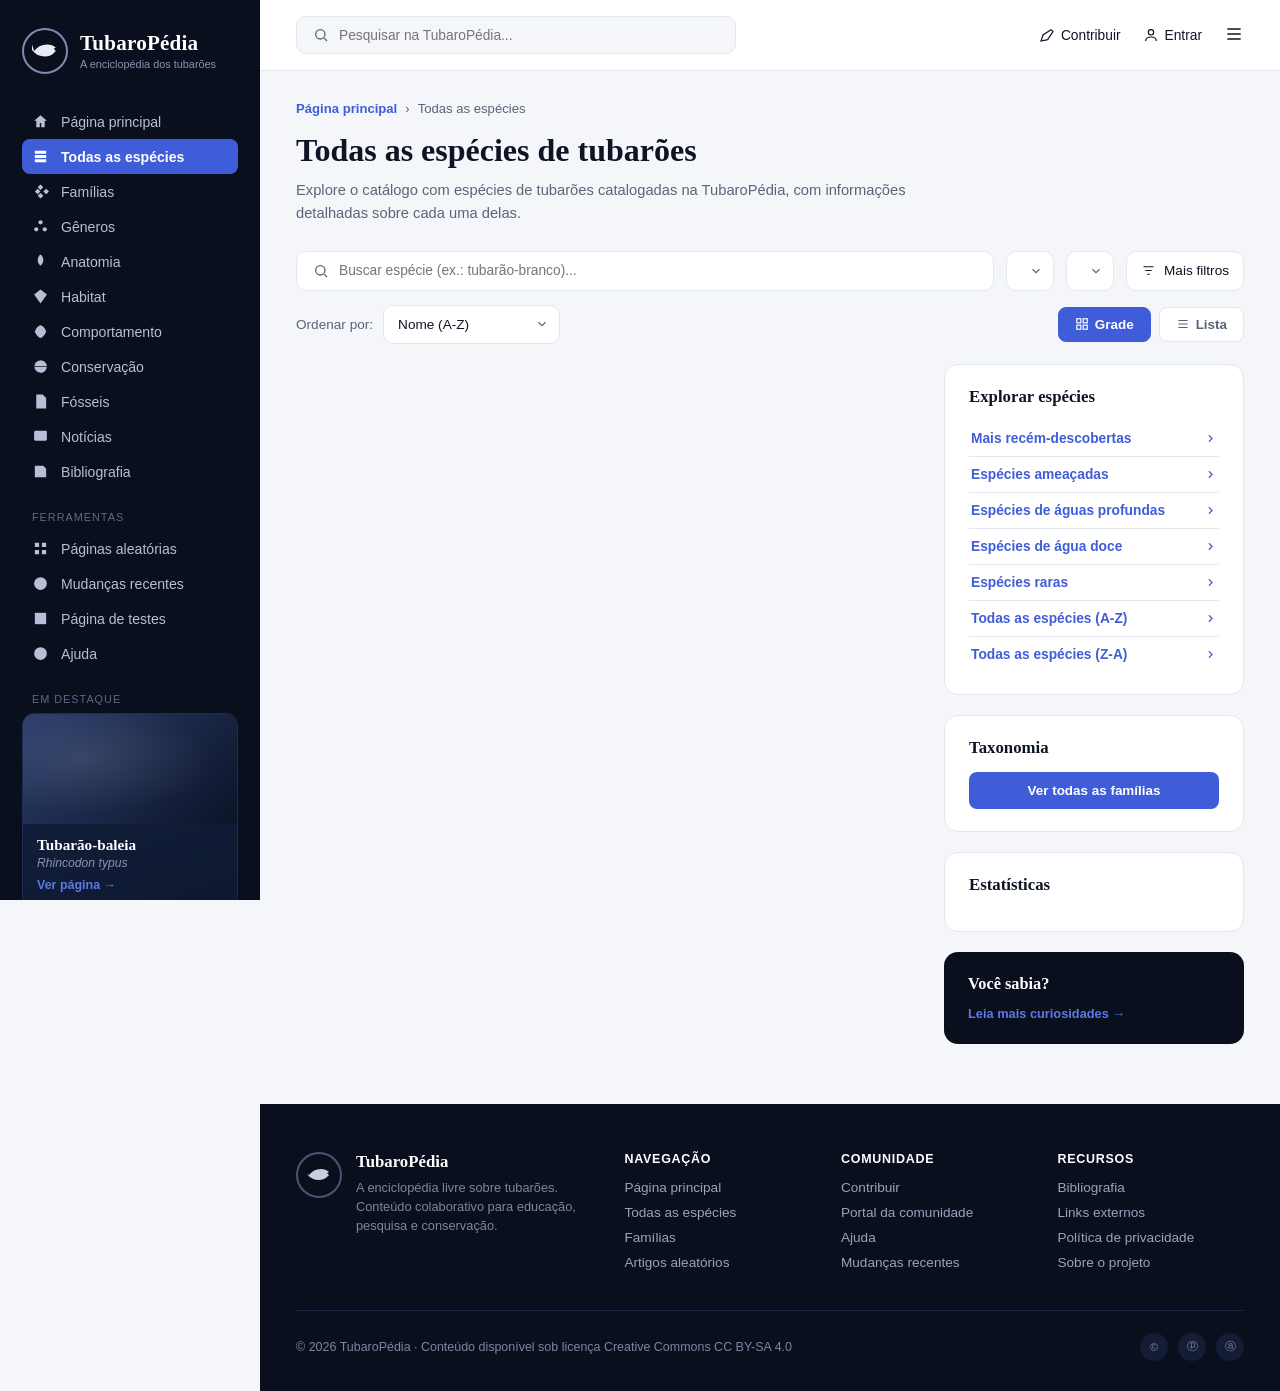
==== commit ba707ca3: "Update catalogo.html" ====
--- a/catalogo.html
+++ b/catalogo.html
@@ -346,7 +346,7 @@
 
       <div class="page-head">
         <h2>Todas as espécies de tubarões</h2>
-        <p>Explore o catálogo com espécies de tubarões catalogadas na TubaroPédia, com informações detalhadas sobre cada uma delas. <span id="dataNote"></span></p>
+        <p>Explore o catálogo com espécies de tubarões catalogadas na TubaroPédia, com informações detalhadas sobre cada uma delas.</p>
       </div>
 
       <!-- TOOLBAR -->
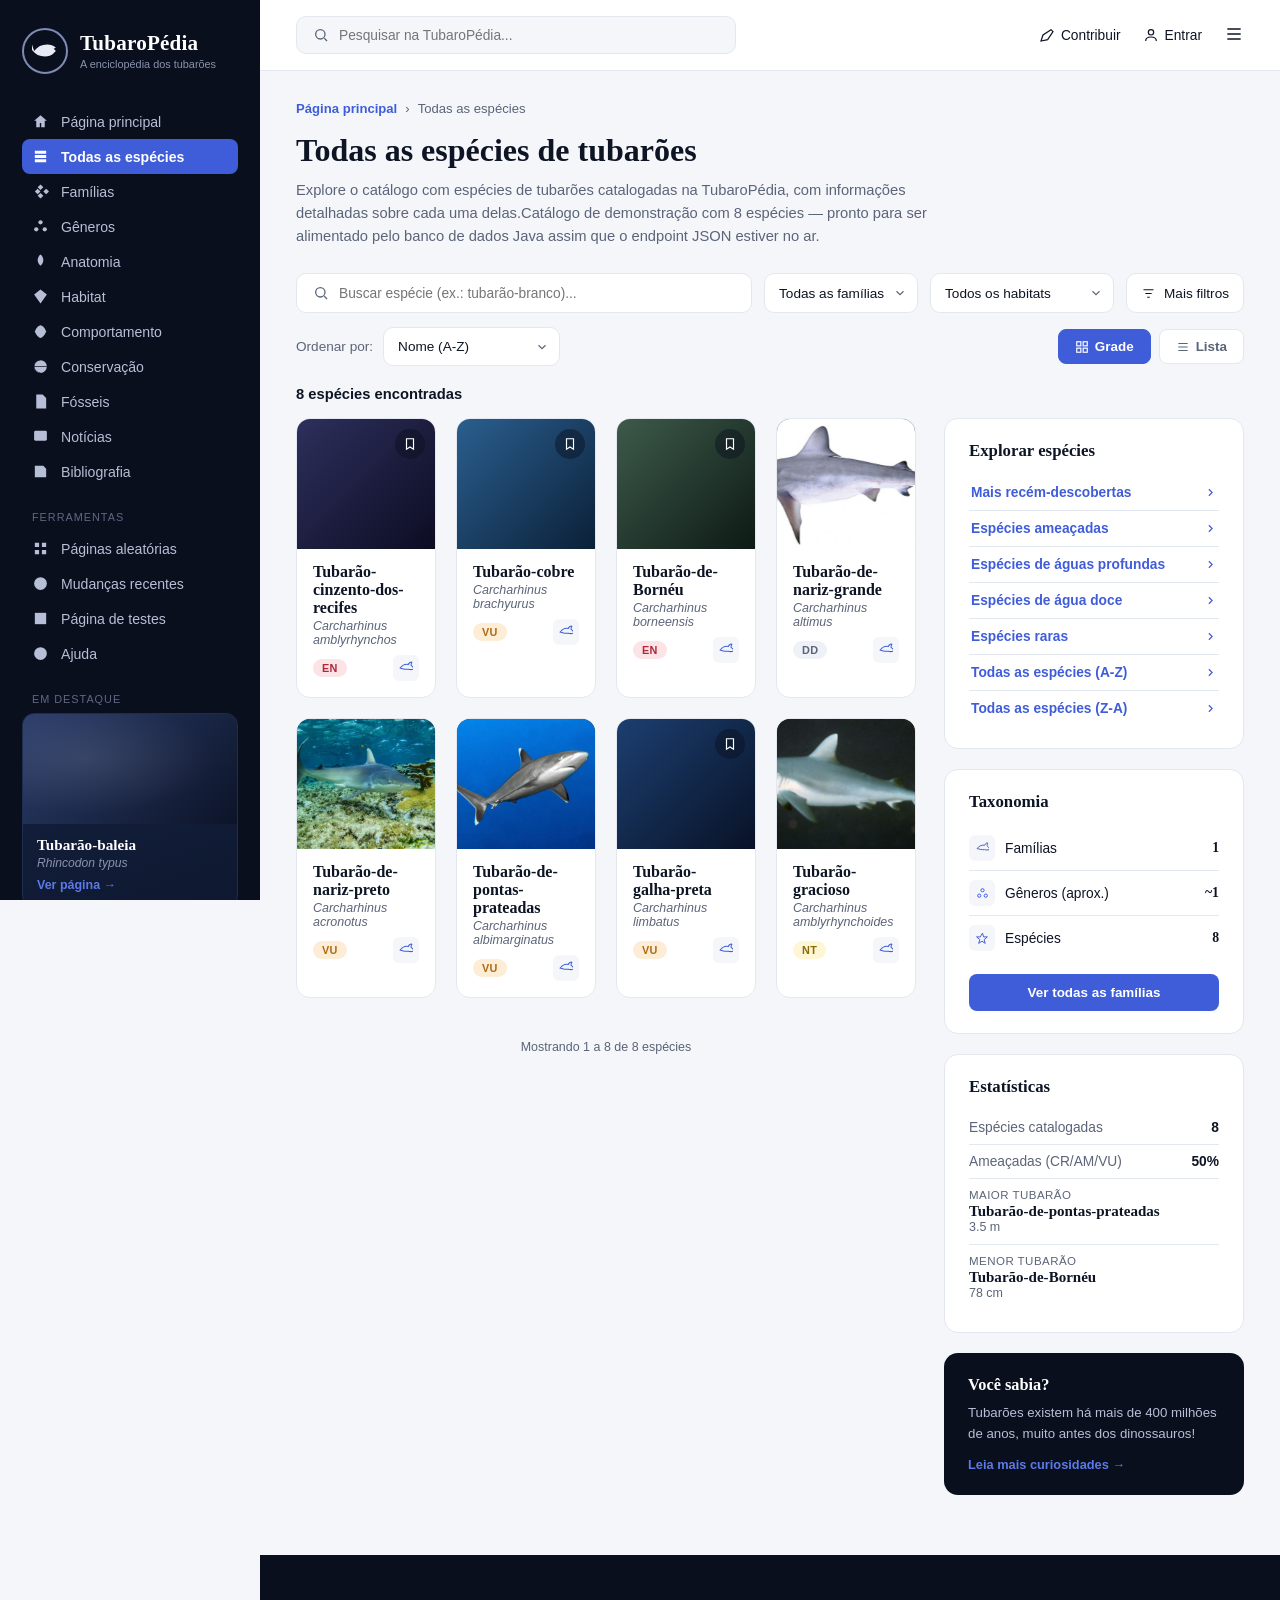
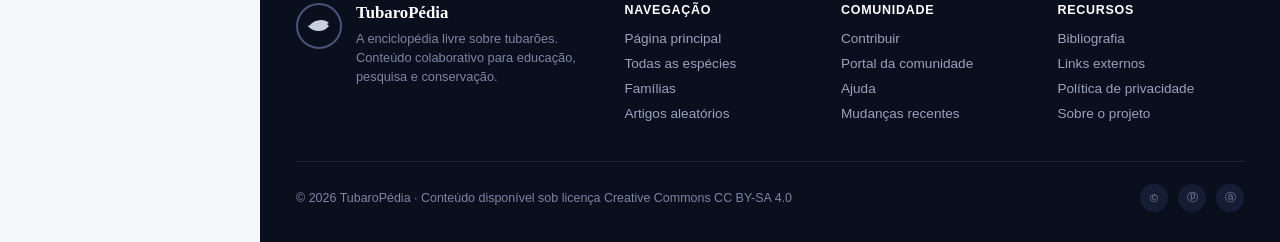
==== commit f7c7b623: "Update catalogo.html" ====
--- a/catalogo.html
+++ b/catalogo.html
@@ -346,7 +346,7 @@
 
       <div class="page-head">
         <h2>Todas as espécies de tubarões</h2>
-        <p>Explore o catálogo com espécies de tubarões catalogadas na TubaroPédia, com informações detalhadas sobre cada uma delas.</p>
+        <p>Explore o catálogo com espécies de tubarões catalogadas na TubaroPédia, com informações detalhadas sobre cada uma delas.<span id="dataNote"></span></p>
       </div>
 
       <!-- TOOLBAR -->
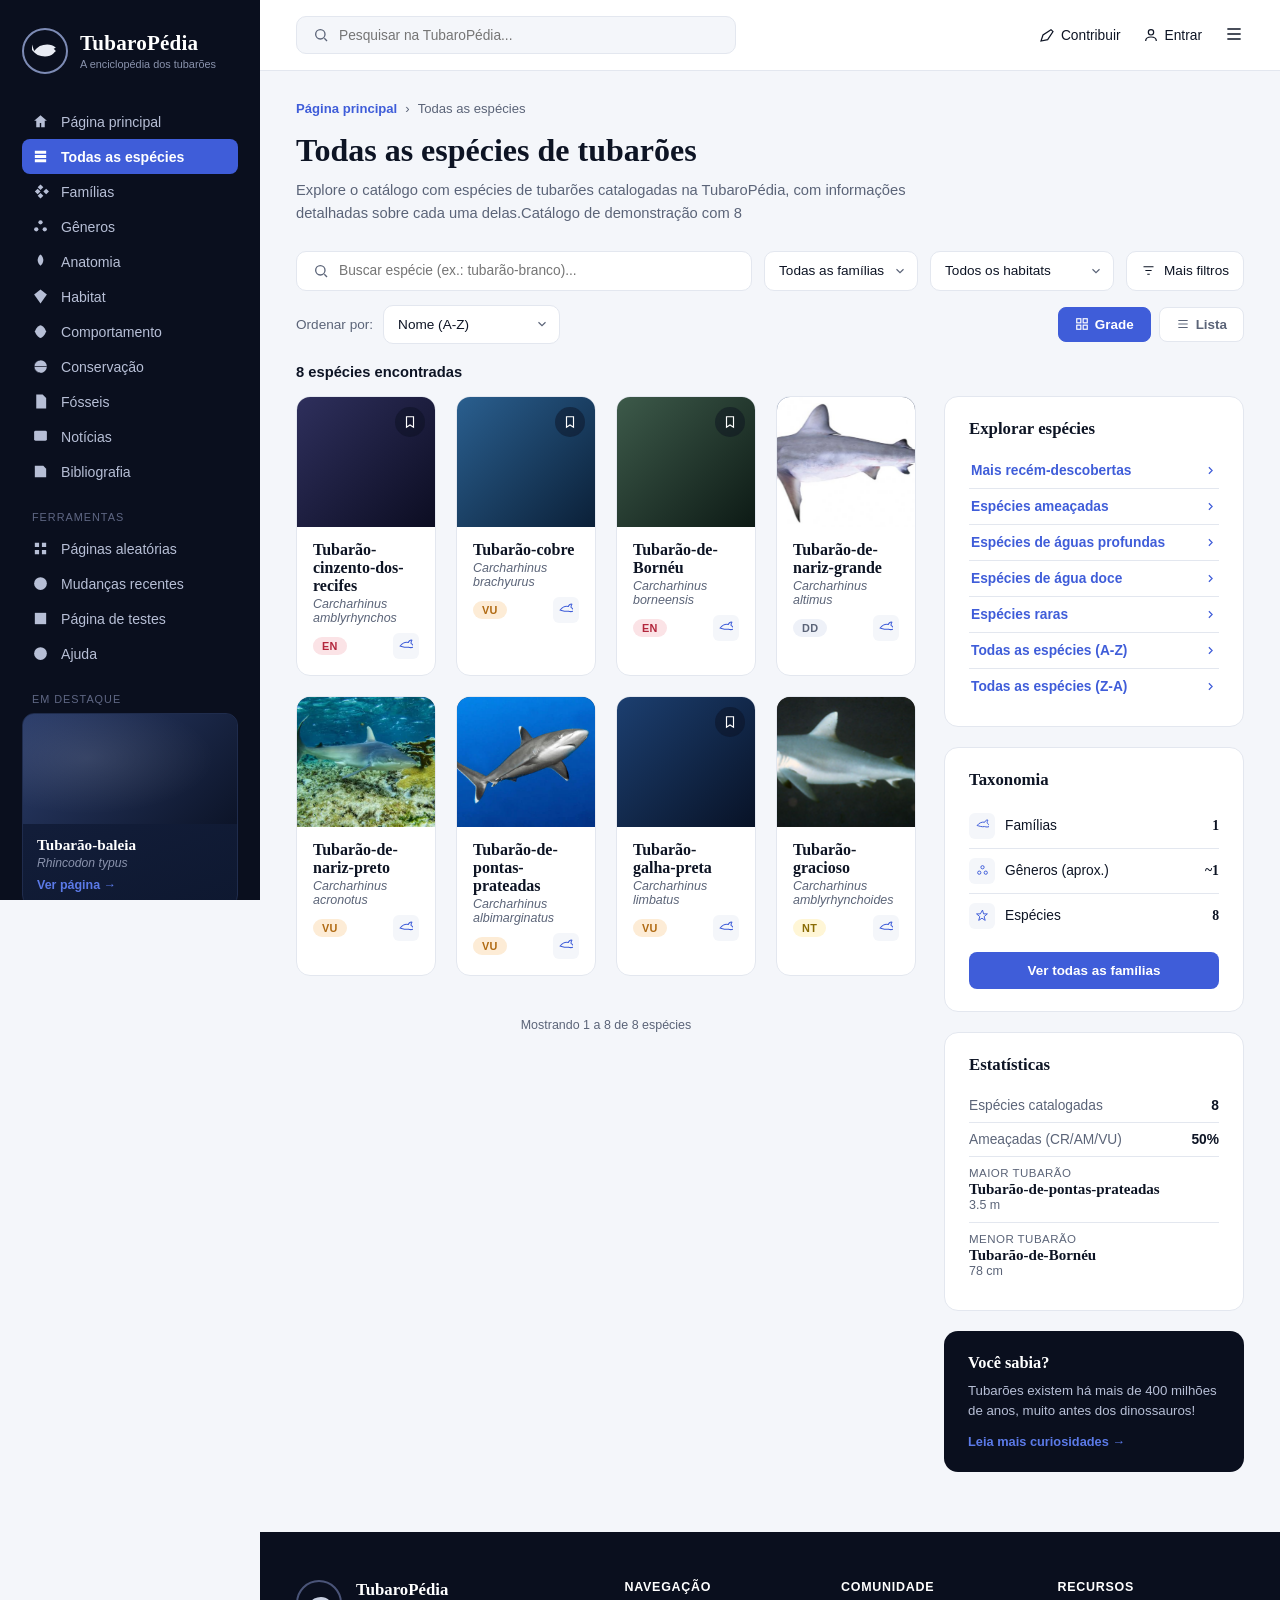
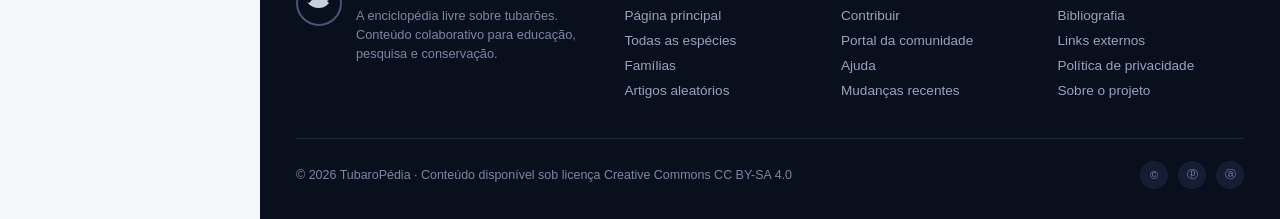
==== commit b6429450: "Update catalogo.html" ====
--- a/catalogo.html
+++ b/catalogo.html
@@ -553,7 +553,7 @@
   let saved = new Set();
 
   document.getElementById('dataNote').textContent =
-    "Catálogo de demonstração com " + SPECIES.length + " espécies — pronto para ser alimentado pelo banco de dados Java assim que o endpoint JSON estiver no ar.";
+    "Catálogo de demonstração com " + SPECIES.length;
 
   /* ---------- popula selects de família e habitat ---------- */
   const famSelect = document.getElementById('filterFamily');
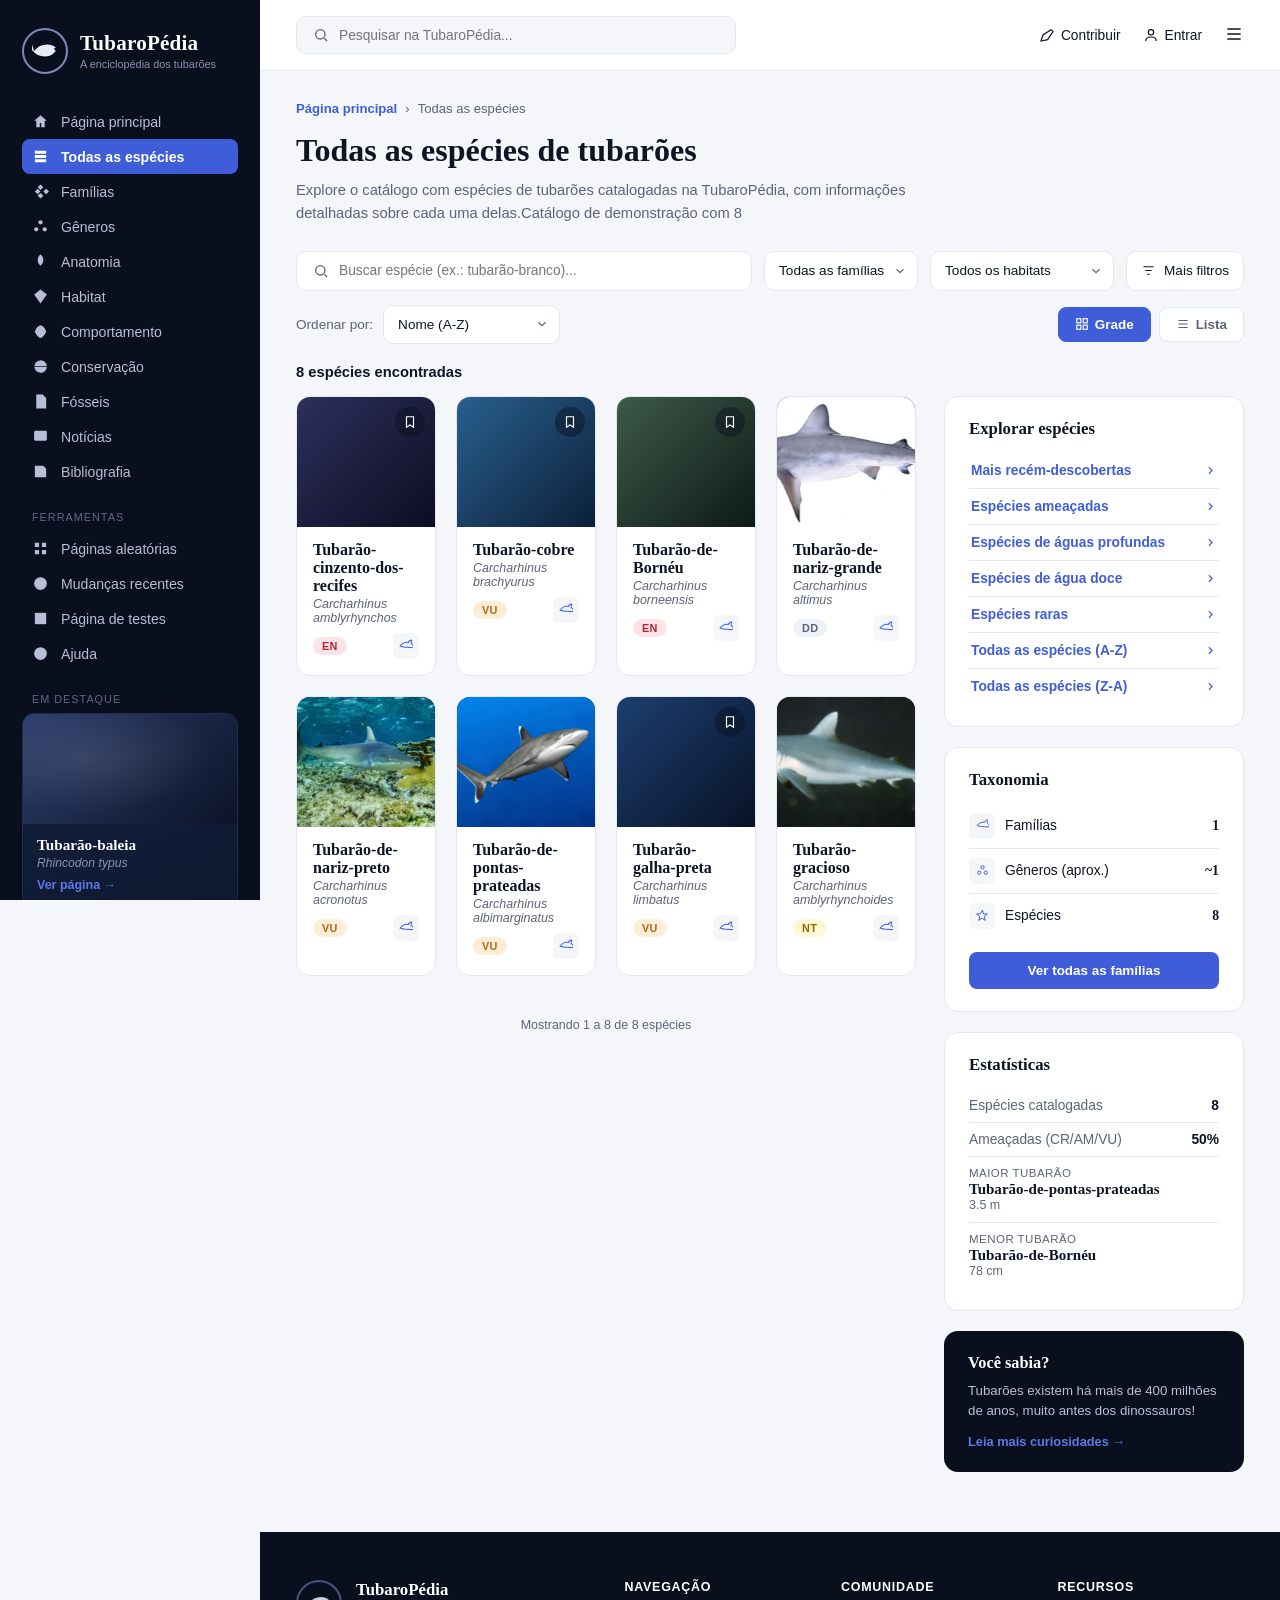
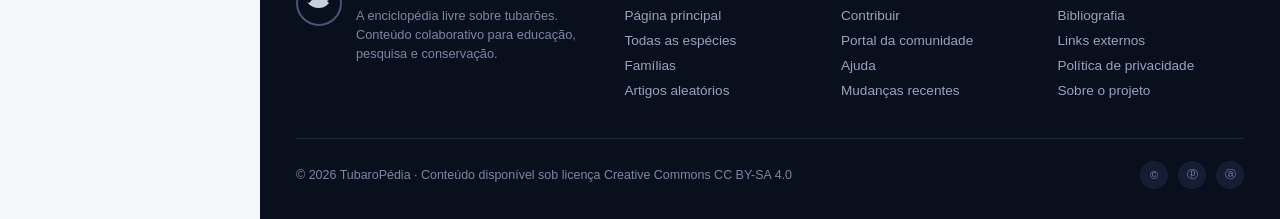
==== commit e620adcb: "Update catalogo.html" ====
--- a/catalogo.html
+++ b/catalogo.html
@@ -553,7 +553,7 @@
   let saved = new Set();
 
   document.getElementById('dataNote').textContent =
-    "Catálogo de demonstração com " + SPECIES.length;
+    "Catálogo de demonstração com " + SPECIES.length; + " espécies.";
 
   /* ---------- popula selects de família e habitat ---------- */
   const famSelect = document.getElementById('filterFamily');
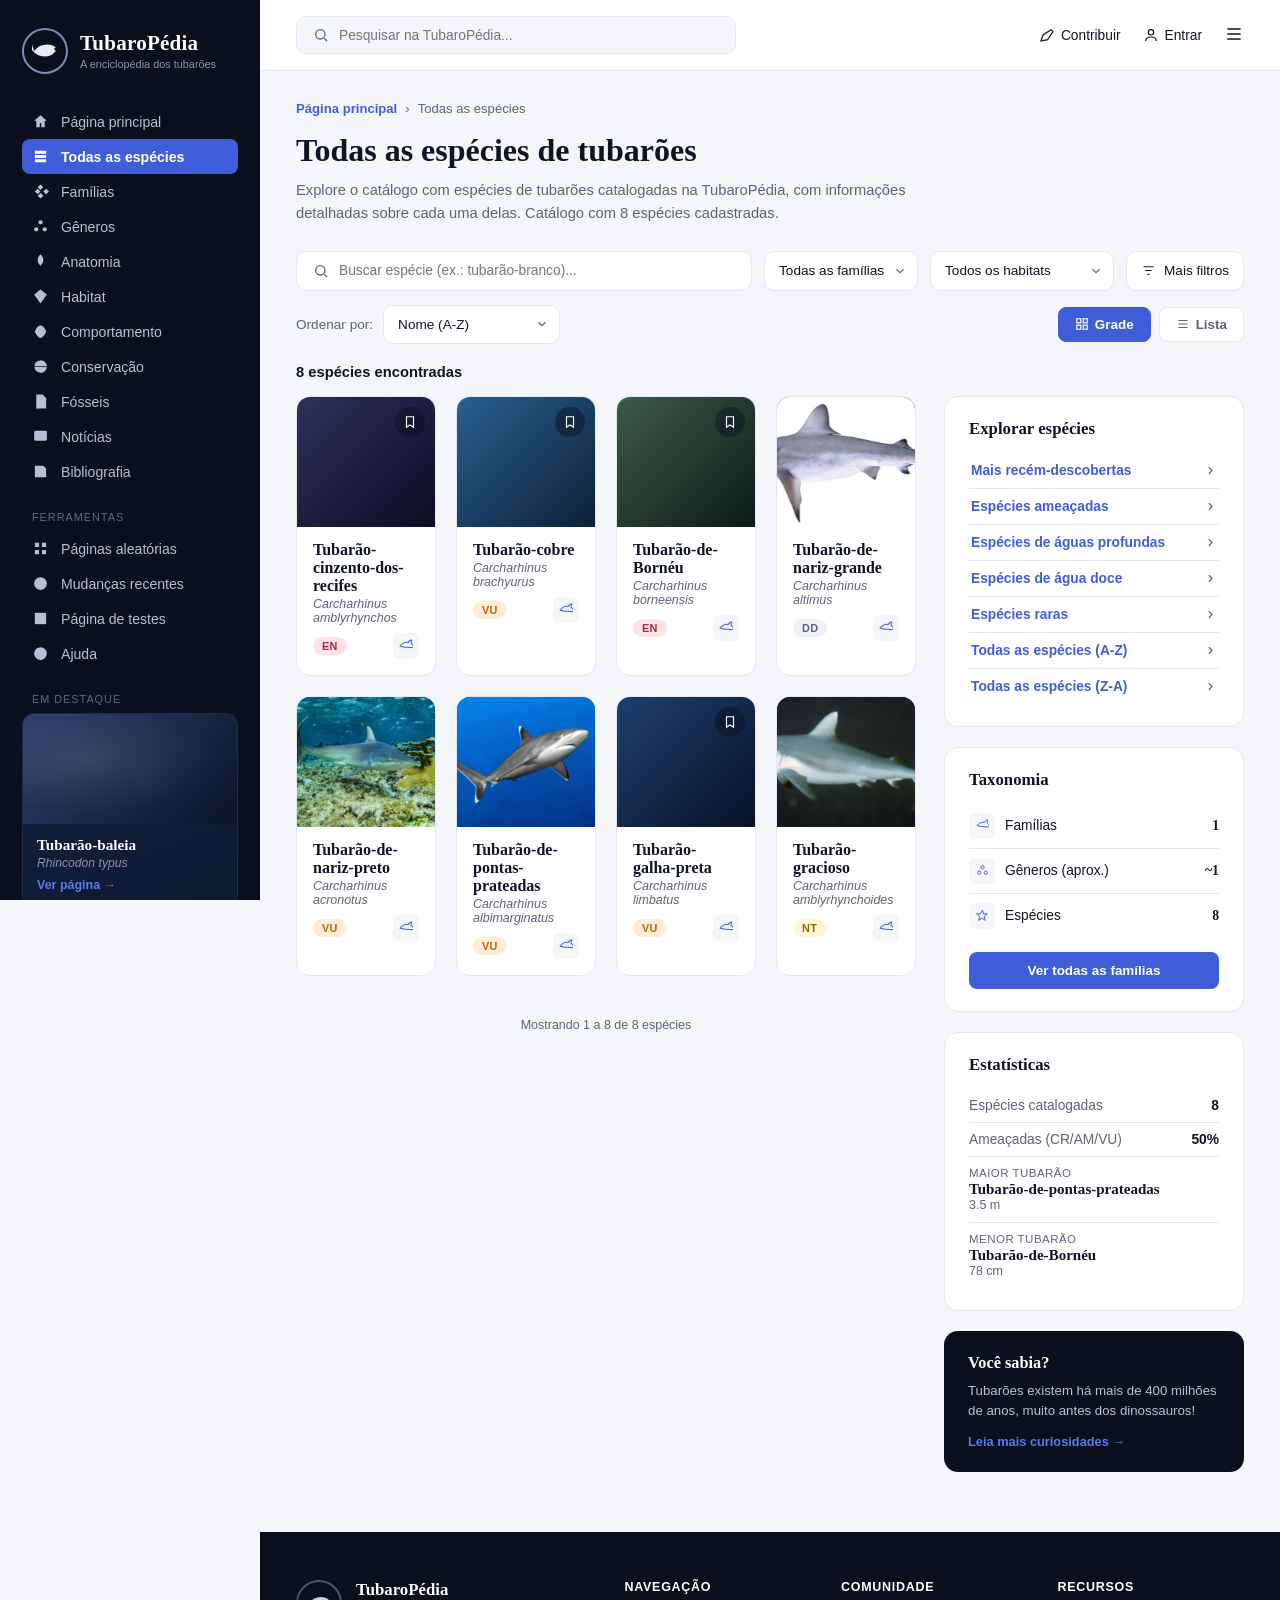
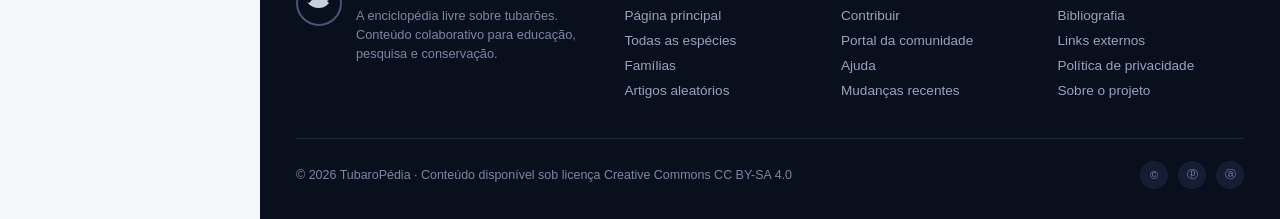
==== commit 52bb7f48: "Add files via upload" ====
--- a/catalogo.html
+++ b/catalogo.html
@@ -367,7 +367,7 @@
           <select id="filterStatus">
             <option value="">Todos</option>
             <option value="CR">Criticamente ameaçada</option>
-            <option value="AM">Ameaçada</option>
+            <option value="EN">Em perigo</option>
             <option value="VU">Vulnerável</option>
             <option value="NT">Quase ameaçada</option>
             <option value="LC">Pouco preocupante</option>
@@ -553,7 +553,7 @@
   let saved = new Set();
 
   document.getElementById('dataNote').textContent =
-    "Catálogo de demonstração com " + SPECIES.length; + " espécies.";
+    " Catálogo com " + SPECIES.length + " espécie" + (SPECIES.length===1?"":"s") + " cadastrada" + (SPECIES.length===1?"":"s") + ".";
 
   /* ---------- popula selects de família e habitat ---------- */
   const famSelect = document.getElementById('filterFamily');
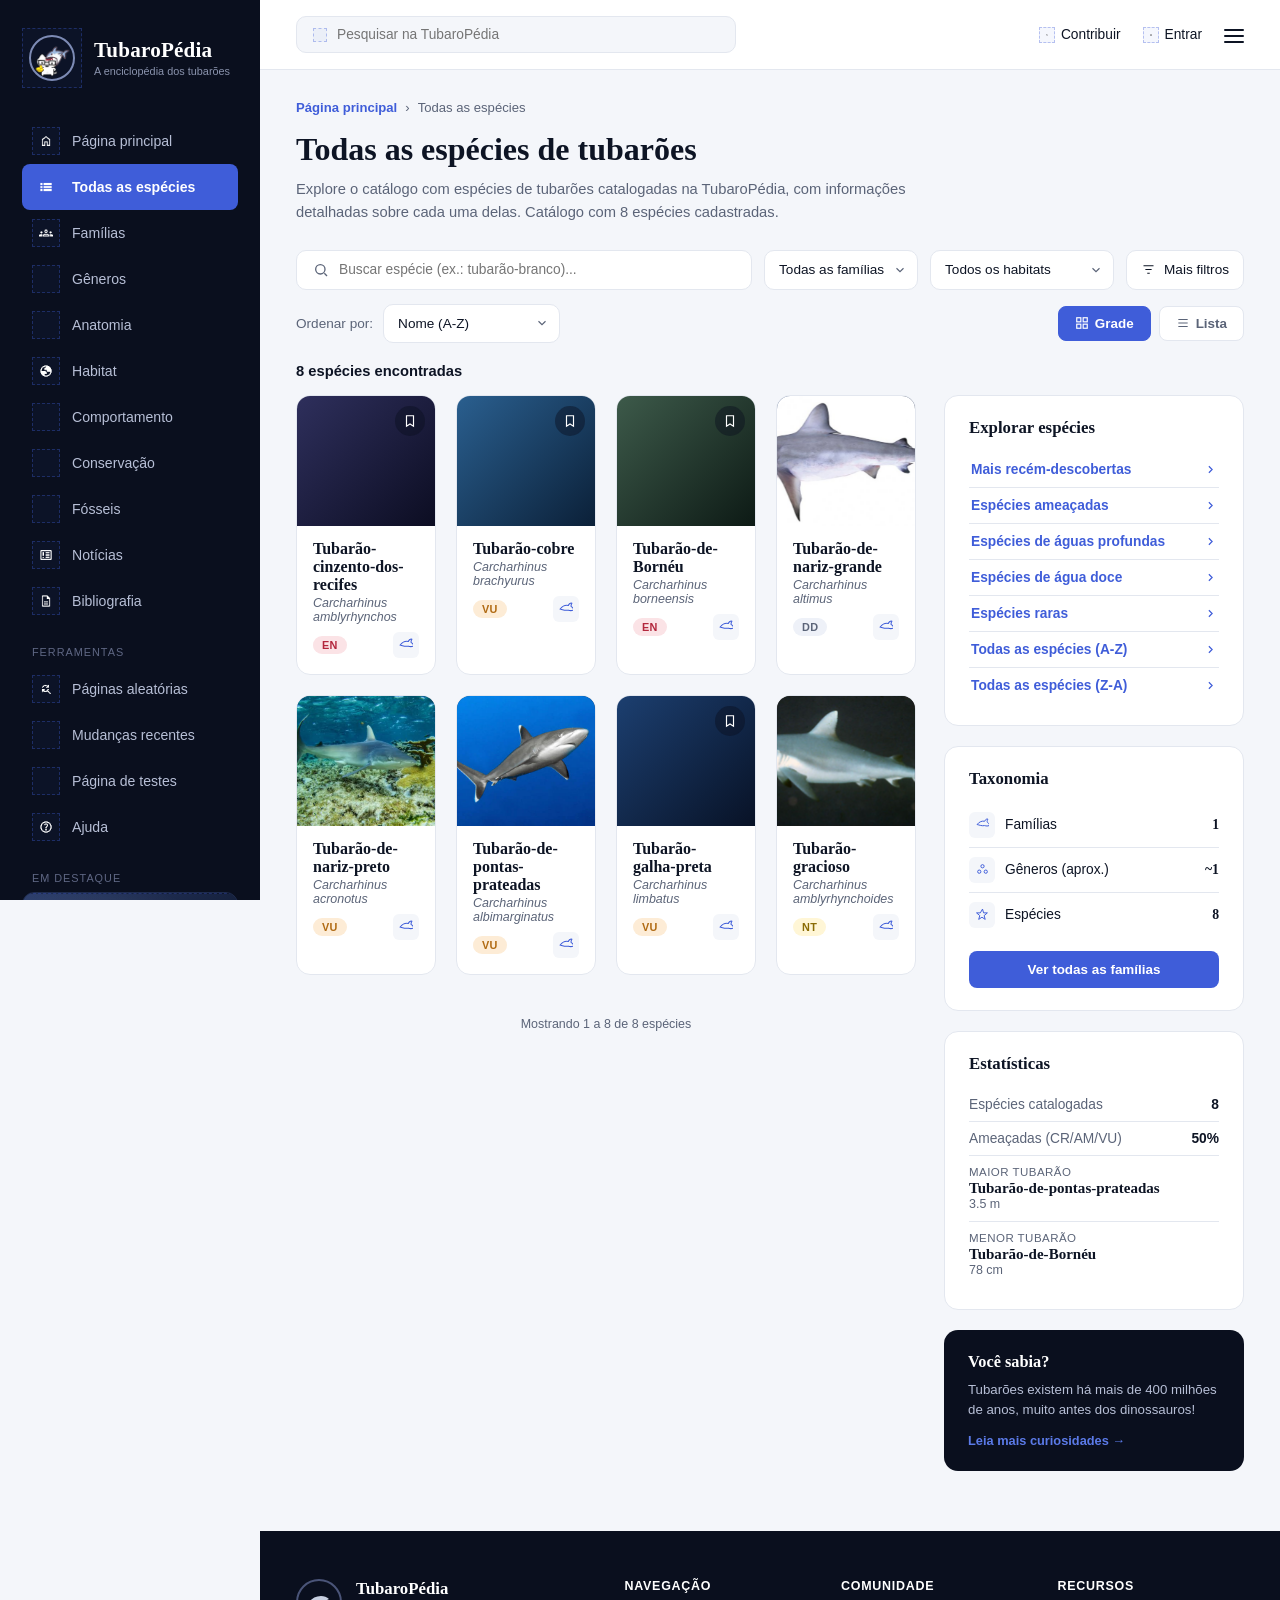
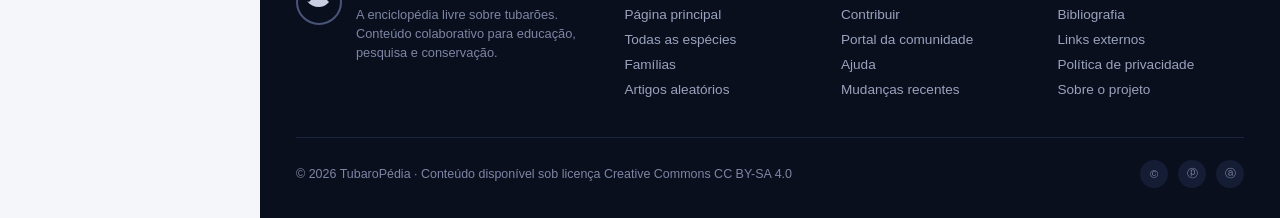
==== commit ba718984: "Add files via upload" ====
--- a/catalogo.html
+++ b/catalogo.html
@@ -36,6 +36,62 @@
   /* ===== LAYOUT SHELL ===== */
   .shell{display:grid;grid-template-columns:260px 1fr;min-height:100vh;}
 
+  /* ===== MENU MOBILE (toggle via checkbox, igual à home) ===== */
+  #menu-toggle{ display:none; }
+
+  .overlay{
+    position:fixed;
+    inset:0;
+    background:rgba(0,0,0,0.4);
+    opacity:0;
+    pointer-events:none;
+    transition:opacity .35s ease;
+    z-index:800;
+  }
+
+  .menu-ic{
+    position:relative;
+    z-index:850;
+    width:20px;
+    height:16px;
+    display:flex;
+    align-items:center;
+    justify-content:center;
+    cursor:pointer;
+  }
+  .menu-ic .bar{
+    position:absolute;
+    width:20px;
+    height:2px;
+    background:var(--ink);
+    border-radius:2px;
+    transition:transform .3s ease, opacity .2s ease, top .3s ease;
+  }
+  .menu-ic .bar:nth-child(1){ top:2px; }
+  .menu-ic .bar:nth-child(2){ top:8px; }
+  .menu-ic .bar:nth-child(3){ top:14px; }
+
+  #menu-toggle:checked ~ .overlay{
+    opacity:1;
+    pointer-events:auto;
+  }
+
+  #menu-toggle:checked ~ .shell .sidebar{
+    transform:translateX(0);
+  }
+
+  #menu-toggle:checked ~ .shell .menu-ic .bar:nth-child(1){
+    top:8px;
+    transform:rotate(45deg);
+  }
+  #menu-toggle:checked ~ .shell .menu-ic .bar:nth-child(2){
+    opacity:0;
+  }
+  #menu-toggle:checked ~ .shell .menu-ic .bar:nth-child(3){
+    top:8px;
+    transform:rotate(-45deg);
+  }
+
   /* ===== SIDEBAR (mesma da home) ===== */
   .sidebar{
     background:var(--navy-950);
@@ -45,8 +101,7 @@
     font-family:-apple-system,BlinkMacSystemFont,'Segoe UI',Roboto,Helvetica,Arial,sans-serif;
   }
   .brand{display:flex;align-items:center;gap:12px;margin-bottom:30px;}
-  .brand-mark{width:46px;height:46px;border:2px solid #7d8bb5;border-radius:50%;display:flex;align-items:center;justify-content:center;flex-shrink:0;}
-  .brand-mark svg{width:26px;height:26px;fill:#e8ebf3;}
+  .brand-mark img{width:46px;height:46px;border:2px solid #7d8bb5;border-radius:50%;display:flex;align-items:center;justify-content:center;flex-shrink:0;}
   .brand h1{font-family:Georgia,serif;font-size:1.32rem;color:#fff;letter-spacing:0.2px;line-height:1.1;}
   .brand p{font-size:0.68rem;color:#8a93ad;margin-top:3px;}
 
@@ -55,12 +110,12 @@
   .nav-item{display:flex;align-items:center;gap:12px;padding:9px 10px;border-radius:8px;font-size:0.88rem;color:#b7bfd6;cursor:pointer;transition:background .15s ease, color .15s ease;}
   .nav-item:hover{background:#141d33;color:#fff;}
   .nav-item.active{background:var(--blue-accent);color:#fff;font-weight:600;}
-  .nav-item .ic{width:17px;height:17px;flex-shrink:0;display:flex;align-items:center;justify-content:center;}
+  .nav-item .ic{width:28px;height:28px;flex-shrink:0;display:flex;align-items:center;justify-content:center;}
+  .nav-item .ic img{width:100%;height:100%;object-fit:contain;}
   .nav-item .ic svg{width:100%;height:100%;fill:currentColor;}
 
   .featured-card{background:linear-gradient(160deg,#152140,#0e1830);border:1px solid #1f2c4d;border-radius:12px;overflow:hidden;margin-bottom:18px;}
-  .featured-card .img{height:110px;background:radial-gradient(ellipse at 30% 40%, rgba(255,255,255,0.10), transparent 60%),linear-gradient(135deg,#2b3d6b,#0c1428);display:flex;align-items:center;justify-content:center;position:relative;overflow:hidden;}
-  .featured-card .img img{position:absolute;inset:0;width:100%;height:100%;object-fit:cover;}
+  .featured-card .img{height:110px;background:radial-gradient(ellipse at 30% 40%, rgba(255,255,255,0.10), transparent 60%),linear-gradient(135deg,#2b3d6b,#0c1428);display:flex;align-items:center;justify-content:center;}
   .featured-card .body{padding:12px 14px 14px;}
   .featured-card h4{color:#fff;font-family:Georgia,serif;font-size:0.95rem;margin-bottom:2px;}
   .featured-card em{display:block;color:#8a93ad;font-size:0.76rem;font-style:italic;margin-bottom:8px;}
@@ -79,6 +134,54 @@
   .topbar-actions .item{display:flex;align-items:center;gap:6px;cursor:pointer;}
   .topbar-actions .item svg{width:16px;height:16px;fill:none;stroke:var(--ink);stroke-width:1.8;}
   .topbar-actions .menu-ic svg{width:20px;height:20px;stroke:var(--ink);fill:none;stroke-width:1.8;}
+
+  /* ===== IMAGE PLACEHOLDERS (mesmo esquema da home) =====
+     Basta salvar o arquivo de imagem com o MESMO NOME indicado no
+     atributo src (dentro da pasta /imagens ou /icon) que ele aparece
+     automaticamente no lugar do espaço reservado — não é preciso
+     mexer em nenhuma linha de código. */
+  .img-placeholder{
+    display:flex;align-items:center;justify-content:center;
+    text-align:center;
+    font-family:-apple-system,BlinkMacSystemFont,'Segoe UI',Roboto,Helvetica,Arial,sans-serif;
+    font-size:0.72rem;
+    line-height:1.4;
+    padding:6px;
+    border:1.5px dashed rgba(63,93,217,0.35);
+    background:rgba(63,93,217,0.05);
+  }
+  .img-placeholder .placeholder-label{
+    color:var(--muted);
+    pointer-events:none;
+    opacity:0.85;
+  }
+  /* Toda imagem começa oculta; o próprio atributo onload do <img>
+     a revela (e esconde o rótulo) assim que o arquivo é encontrado. */
+  .img-placeholder img{
+    display:none;
+    max-width:100%;
+    max-height:100%;
+    object-fit:contain;
+  }
+  /* Espaços "foto" (cartões, capas, miniaturas): a imagem preenche
+     a área toda em vez de só caber dentro dela. */
+  .img-placeholder.fill img{
+    width:100%;
+    height:100%;
+    object-fit:cover;
+    border-radius:inherit;
+  }
+  .featured-card .img.img-placeholder span{
+    pointer-events:none;
+  }
+  .ic.img-placeholder, .brand-mark.img-placeholder{
+    border-width:1.5px;
+  }
+
+  .icon-placeholder{width:16px;height:16px;flex-shrink:0;}
+  .menu-ic .icon-placeholder{width:18px;height:18px;}
+  .search-box .icon-placeholder{width:14px;height:14px;}
+  .topbar-actions .icon-placeholder{width:16px;height:16px;}
 
   /* ===== PAGE HEADER ===== */
   .content{padding:30px 36px 60px;}
@@ -259,8 +362,7 @@
   }
   @media (max-width:1080px){
     .shell{grid-template-columns:1fr;}
-    .sidebar{position:fixed;top:0;left:0;bottom:0;transform:translateX(-100%);transition:transform .2s ease;z-index:500;box-shadow:0 0 40px rgba(0,0,0,0.4);height:100vh;}
-    .sidebar.open{transform:translateX(0);}
+    .sidebar{position:fixed;top:0;left:0;bottom:0;transform:translateX(-100%);transition:transform .2s ease;z-index:900;box-shadow:0 0 40px rgba(0,0,0,0.4);height:100vh;}
     .species-grid{grid-template-columns:repeat(2,1fr);}
   }
   @media (max-width:640px){
@@ -272,42 +374,50 @@
 </style>
 </head>
 <body>
+
+<input type="checkbox" id="menu-toggle">
+<label for="menu-toggle" class="overlay"></label>
+
 <div class="shell">
 
   <!-- ================= SIDEBAR ================= -->
   <aside class="sidebar">
     <div class="brand">
-      <div class="brand-mark"><svg viewBox="0 0 24 24"><path d="M2 12c3-4 7-6 12-6 3 0 6 1 8 3l-2 1c1 1 2 2 2 2s-1 1-2 2c-2 2-5 3-8 3-5 0-9-2-12-6-1.3 1.7-1.3 3.3 0 5-2.2-1-3.7-3-4-5 .3-2 1.8-4 4-5z"/></svg></div>
+      <div class="brand-mark img-placeholder">
+        <span class="placeholder-label">Logo</span>
+        <img src="icon/Logo.png" alt="Logo TubaroPédia" onload="this.style.display='block'; this.previousElementSibling.style.display='none';">
+      </div>
       <div><h1>TubaroPédia</h1><p>A enciclopédia dos tubarões</p></div>
     </div>
 
     <div class="nav-group">
-      <div class="nav-item" data-action="href:index.html"><span class="ic"><svg viewBox="0 0 24 24"><path d="M12 3l9 8h-3v9h-5v-6H11v6H6v-9H3z"/></svg></span>Página principal</div>
-      <div class="nav-item active" data-action="scroll-top"><span class="ic"><svg viewBox="0 0 24 24"><path d="M4 4h16v4H4zM4 10h16v4H4zM4 16h16v4H4z"/></svg></span>Todas as espécies</div>
-      <div class="nav-item" data-action="group-familias"><span class="ic"><svg viewBox="0 0 24 24"><path d="M12 2l4 4-4 4-4-4zM4 12l4-4 4 4-4 4zM16 12l4-4 4 4-4 4zM12 22l-4-4 4-4 4 4z"/></svg></span>Famílias</div>
-      <div class="nav-item" data-action="toast:Seção de Gêneros em construção."><span class="ic"><svg viewBox="0 0 24 24"><circle cx="12" cy="6" r="3"/><circle cx="6" cy="16" r="3"/><circle cx="18" cy="16" r="3"/></svg></span>Gêneros</div>
-      <div class="nav-item" data-action="toast:Seção de Anatomia em construção."><span class="ic"><svg viewBox="0 0 24 24"><path d="M12 2c-4 3-4 8-4 8s0 5 4 8c4-3 4-8 4-8s0-5-4-8z"/></svg></span>Anatomia</div>
-      <div class="nav-item" data-action="filter-habitat"><span class="ic"><svg viewBox="0 0 24 24"><path d="M12 2L3 9l9 13 9-13z"/></svg></span>Habitat</div>
-      <div class="nav-item" data-action="toast:Seção de Comportamento em construção."><span class="ic"><svg viewBox="0 0 24 24"><path d="M4 12c2-6 6-9 8-9s6 3 8 9c-2 6-6 9-8 9s-6-3-8-9z"/><circle cx="12" cy="12" r="2"/></svg></span>Comportamento</div>
-      <div class="nav-item" data-action="filter-ameacadas"><span class="ic"><svg viewBox="0 0 24 24"><circle cx="12" cy="12" r="9"/><path d="M12 3a9 9 0 000 18M3 12h18" stroke="#0a0f1e" stroke-width="1"/></svg></span>Conservação</div>
-      <div class="nav-item" data-action="toast:Seção de Fósseis em construção."><span class="ic"><svg viewBox="0 0 24 24"><path d="M6 2h9l5 5v15H6z"/></svg></span>Fósseis</div>
-      <div class="nav-item" data-action="toast:Seção de Notícias em construção."><span class="ic"><svg viewBox="0 0 24 24"><rect x="3" y="4" width="18" height="14" rx="2"/></svg></span>Notícias</div>
-      <div class="nav-item" data-action="toast:Seção de Bibliografia em construção."><span class="ic"><svg viewBox="0 0 24 24"><path d="M4 4h12l4 4v12H4z"/></svg></span>Bibliografia</div>
+      <a href="index.html" class="nav-item"><span class="ic img-placeholder"><img src="icon/home.png" alt="" onload="this.style.display='block';"></span>Página principal</a>
+      <div class="nav-item active" data-action="scroll-top"><span class="ic img-placeholder"><img src="icon/todos.png" alt="" onload="this.style.display='block';"></span>Todas as espécies</div>
+      <a href="familias.html" class="nav-item"><span class="ic img-placeholder"><img src="icon/familia.png" alt="" onload="this.style.display='block';"></span>Famílias</a>
+      <div class="nav-item" data-action="toast:Seção de Gêneros em construção."><span class="ic img-placeholder"><img src="imagens/icone-generos.png" alt="" onload="this.style.display='block';"></span>Gêneros</div>
+      <div class="nav-item" data-action="toast:Seção de Anatomia em construção."><span class="ic img-placeholder"><img src="imagens/icone-anatomia.png" alt="" onload="this.style.display='block';"></span>Anatomia</div>
+      <div class="nav-item" data-action="filter-habitat"><span class="ic img-placeholder"><img src="icon/habitat.png" alt="" onload="this.style.display='block';"></span>Habitat</div>
+      <div class="nav-item" data-action="toast:Seção de Comportamento em construção."><span class="ic img-placeholder"><img src="imagens/icone-comportamento.png" alt="" onload="this.style.display='block';"></span>Comportamento</div>
+      <div class="nav-item" data-action="filter-ameacadas"><span class="ic img-placeholder"><img src="imagens/icone-conservacao.png" alt="" onload="this.style.display='block';"></span>Conservação</div>
+      <div class="nav-item" data-action="toast:Seção de Fósseis em construção."><span class="ic img-placeholder"><img src="imagens/icone-fosseis.png" alt="" onload="this.style.display='block';"></span>Fósseis</div>
+      <div class="nav-item" data-action="toast:Seção de Notícias em construção."><span class="ic img-placeholder"><img src="icon/noticia.png" alt="" onload="this.style.display='block';"></span>Notícias</div>
+      <div class="nav-item" data-action="toast:Seção de Bibliografia em construção."><span class="ic img-placeholder"><img src="icon/bibliografia.png" alt="" onload="this.style.display='block';"></span>Bibliografia</div>
     </div>
 
     <div class="nav-group">
       <div class="nav-label">Ferramentas</div>
-      <div class="nav-item" data-action="random-species"><span class="ic"><svg viewBox="0 0 24 24"><path d="M4 4h6v6H4zM14 4h6v6h-6zM4 14h6v6H4zM14 14h6v6h-6z"/></svg></span>Páginas aleatórias</div>
-      <div class="nav-item" data-action="toast:Nenhuma mudança recente registrada ainda."><span class="ic"><svg viewBox="0 0 24 24"><circle cx="12" cy="12" r="9"/></svg></span>Mudanças recentes</div>
-      <div class="nav-item" data-action="toast:Página de testes em construção."><span class="ic"><svg viewBox="0 0 24 24"><path d="M4 4h16v16H4z"/></svg></span>Página de testes</div>
-      <div class="nav-item" data-action="toast:Central de ajuda em construção."><span class="ic"><svg viewBox="0 0 24 24"><circle cx="12" cy="12" r="9"/></svg></span>Ajuda</div>
+      <div class="nav-item" data-action="random-species"><span class="ic img-placeholder"><img src="icon/aleatório.png" alt="" onload="this.style.display='block';"></span>Páginas aleatórias</div>
+      <div class="nav-item" data-action="toast:Nenhuma mudança recente registrada ainda."><span class="ic img-placeholder"><img src="imagens/icone-mudancas.png" alt="" onload="this.style.display='block';"></span>Mudanças recentes</div>
+      <div class="nav-item" data-action="toast:Página de testes em construção."><span class="ic img-placeholder"><img src="imagens/icone-testes.png" alt="" onload="this.style.display='block';"></span>Página de testes</div>
+      <div class="nav-item" data-action="toast:Central de ajuda em construção."><span class="ic img-placeholder"><img src="icon/ajuda.png" alt="" onload="this.style.display='block';"></span>Ajuda</div>
     </div>
 
     <div class="nav-group">
       <div class="nav-label">Em destaque</div>
       <div class="featured-card">
-        <div class="img">
-          <!-- Coloque aqui a foto do destaque: <img src="imagens/tubarao-baleia.jpg" alt="Tubarão-baleia"> -->
+        <div class="img img-placeholder fill">
+          <span class="placeholder-label">Imagem</span>
+          <img src="imagens/tubarao-baleia.jpg" alt="" onload="this.style.display='block'; this.previousElementSibling.style.display='none';">
         </div>
         <div class="body">
           <h4>Tubarão-baleia</h4>
@@ -318,9 +428,9 @@
     </div>
 
     <div class="social-row">
-      <span class="ic"><svg viewBox="0 0 24 24"><rect x="3" y="3" width="18" height="18" rx="5"/></svg></span>
-      <span class="ic"><svg viewBox="0 0 24 24"><path d="M10 8l6 4-6 4z"/><circle cx="12" cy="12" r="9"/></svg></span>
-      <span class="ic"><svg viewBox="0 0 24 24"><rect x="3" y="5" width="18" height="14" rx="2"/><path d="M3 6l9 7 9-7"/></svg></span>
+      <span class="ic img-placeholder"><img src="imagens/icone-social-1.png" alt="" onload="this.style.display='block';"></span>
+      <span class="ic img-placeholder"><img src="imagens/icone-social-2.png" alt="" onload="this.style.display='block';"></span>
+      <span class="ic img-placeholder"><img src="imagens/icone-social-3.png" alt="" onload="this.style.display='block';"></span>
     </div>
   </aside>
 
@@ -329,13 +439,17 @@
     <header class="topbar">
       <div class="title" style="display:none;"></div>
       <form class="search-box" id="topSearchForm">
-        <svg viewBox="0 0 24 24"><circle cx="11" cy="11" r="7"/><path d="M21 21l-4-4"/></svg>
-        <input id="topSearchInput" type="text" placeholder="Pesquisar na TubaroPédia..." autocomplete="off">
+        <span class="icon-placeholder img-placeholder"><img src="icon/pesquisa.png" alt="" onload="this.style.display='block';"></span>
+        <input id="topSearchInput" type="text" placeholder="Pesquisar na TubaroPédia" autocomplete="off">
       </form>
       <div class="topbar-actions">
-        <span class="item" data-action="open-modal:contribuir"><svg viewBox="0 0 24 24"><path d="M3 21l3-9 12-8 3 3-8 12z"/></svg>Contribuir</span>
-        <span class="item" data-action="open-modal:entrar"><svg viewBox="0 0 24 24"><circle cx="12" cy="8" r="4"/><path d="M4 21c0-4 4-6 8-6s8 2 8 6"/></svg>Entrar</span>
-        <span class="menu-ic" id="sidebarToggle" style="cursor:pointer;"><svg viewBox="0 0 24 24"><path d="M4 6h16M4 12h16M4 18h16"/></svg></span>
+        <span class="item" data-action="open-modal:contribuir"><span class="icon-placeholder img-placeholder"><img src="icon/pesquisa.png" alt="" onload="this.style.display='block';"></span>Contribuir</span>
+        <span class="item" data-action="open-modal:entrar"><span class="icon-placeholder img-placeholder"><img src="icon/login.png" alt="" onload="this.style.display='block';"></span>Entrar</span>
+        <label for="menu-toggle" class="menu-ic" aria-label="Abrir menu">
+          <span class="bar"></span>
+          <span class="bar"></span>
+          <span class="bar"></span>
+        </label>
       </div>
     </header>
 
@@ -876,9 +990,6 @@
     document.getElementById('viewGrid').classList.remove('active'); render();
   });
 
-  const sidebar = document.querySelector('.sidebar');
-  document.getElementById('sidebarToggle').addEventListener('click', ()=> sidebar.classList.toggle('open'));
-
   render();
 })();
 </script>
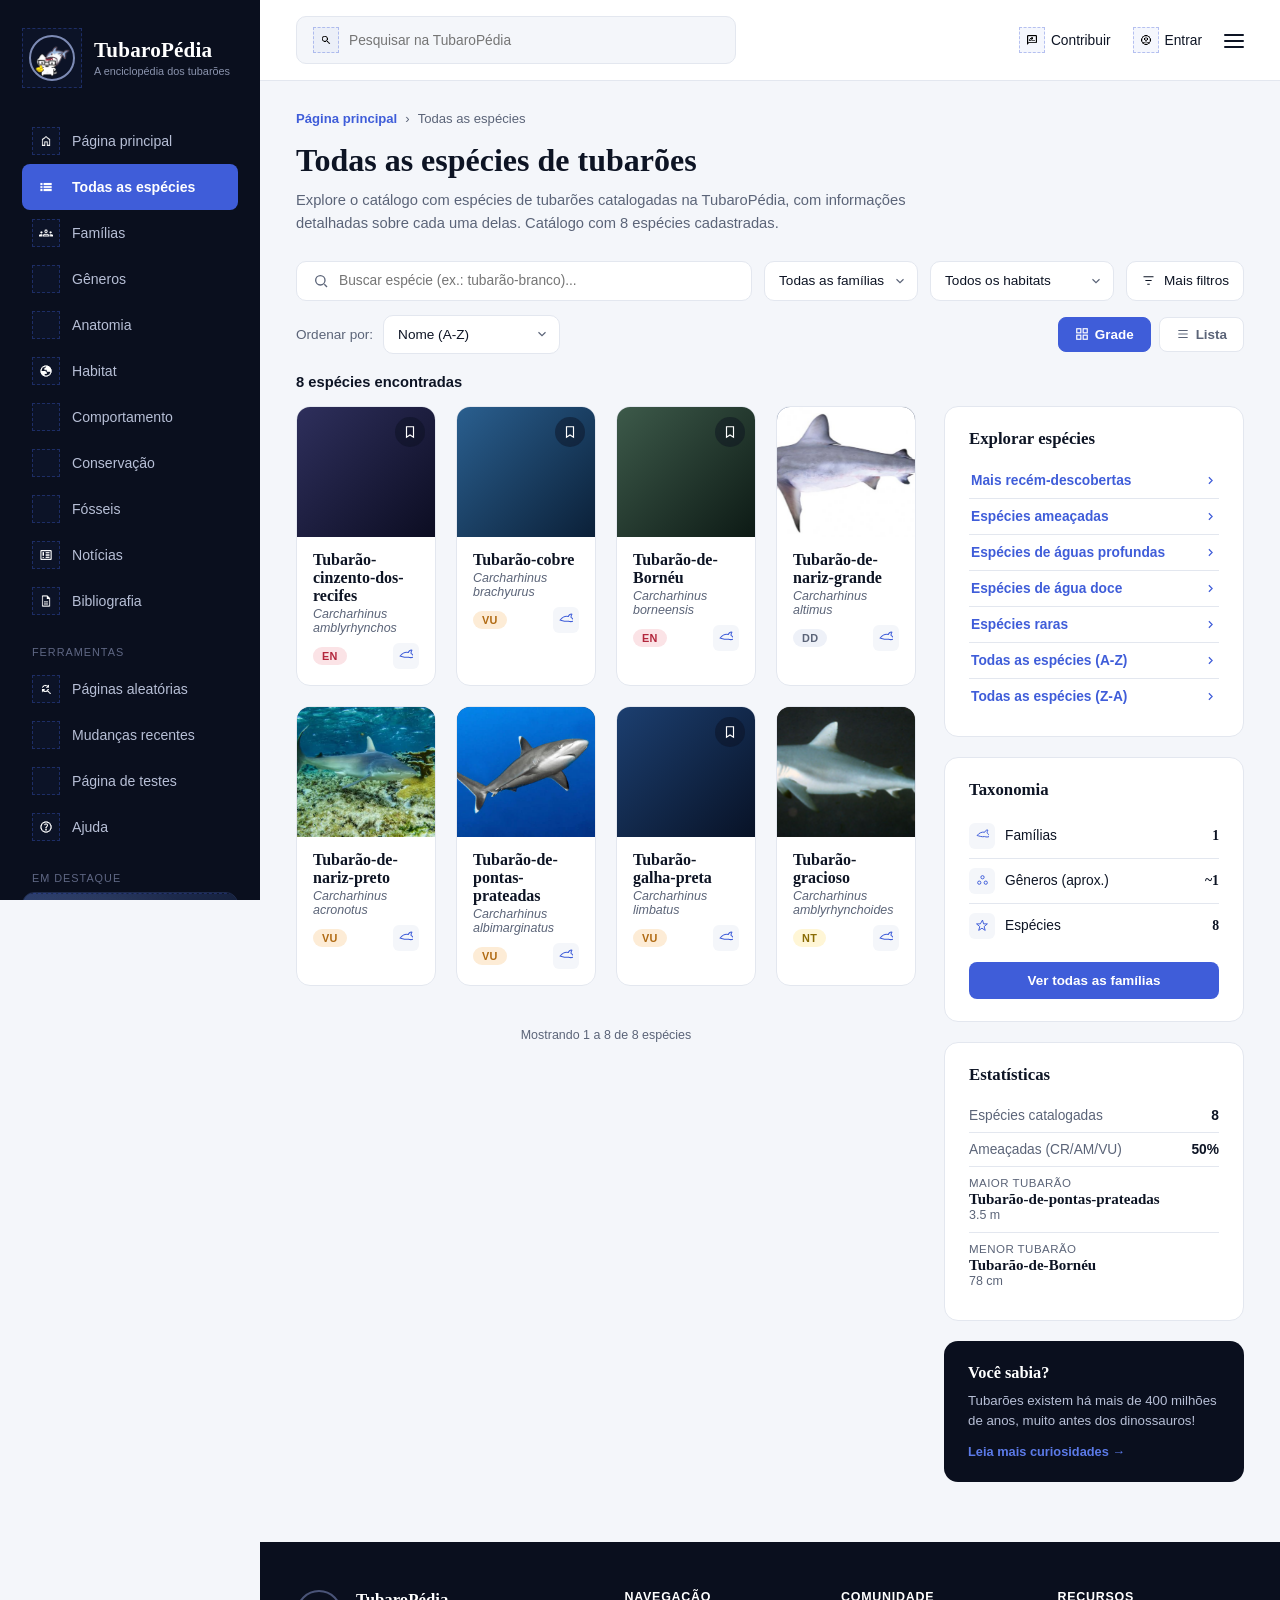
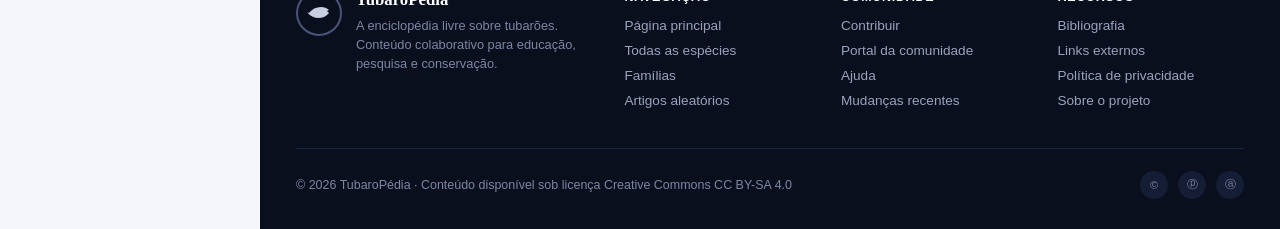
==== commit 370658b7: "Add files via upload" ====
--- a/catalogo.html
+++ b/catalogo.html
@@ -178,10 +178,10 @@
     border-width:1.5px;
   }
 
-  .icon-placeholder{width:16px;height:16px;flex-shrink:0;}
-  .menu-ic .icon-placeholder{width:18px;height:18px;}
-  .search-box .icon-placeholder{width:14px;height:14px;}
-  .topbar-actions .icon-placeholder{width:16px;height:16px;}
+  .icon-placeholder{width:26px;height:26px;flex-shrink:0;}
+  .menu-ic .icon-placeholder {width:18px;height:18px;}
+  .search-box .icon-placeholder {width:26px;height:26px;}
+  .topbar-actions .icon-placeholder{width:26px;height:26px;}
 
   /* ===== PAGE HEADER ===== */
   .content{padding:30px 36px 60px;}
@@ -394,7 +394,7 @@
       <a href="index.html" class="nav-item"><span class="ic img-placeholder"><img src="icon/home.png" alt="" onload="this.style.display='block';"></span>Página principal</a>
       <div class="nav-item active" data-action="scroll-top"><span class="ic img-placeholder"><img src="icon/todos.png" alt="" onload="this.style.display='block';"></span>Todas as espécies</div>
       <a href="familias.html" class="nav-item"><span class="ic img-placeholder"><img src="icon/familia.png" alt="" onload="this.style.display='block';"></span>Famílias</a>
-      <div class="nav-item" data-action="toast:Seção de Gêneros em construção."><span class="ic img-placeholder"><img src="imagens/icone-generos.png" alt="" onload="this.style.display='block';"></span>Gêneros</div>
+      <a href="generos.html" class="nav-item"><span class="ic img-placeholder"><img src="imagens/icone-generos.png" alt="" onload="this.style.display='block';"></span>Gêneros</a>
       <div class="nav-item" data-action="toast:Seção de Anatomia em construção."><span class="ic img-placeholder"><img src="imagens/icone-anatomia.png" alt="" onload="this.style.display='block';"></span>Anatomia</div>
       <div class="nav-item" data-action="filter-habitat"><span class="ic img-placeholder"><img src="icon/habitat.png" alt="" onload="this.style.display='block';"></span>Habitat</div>
       <div class="nav-item" data-action="toast:Seção de Comportamento em construção."><span class="ic img-placeholder"><img src="imagens/icone-comportamento.png" alt="" onload="this.style.display='block';"></span>Comportamento</div>
@@ -443,7 +443,7 @@
         <input id="topSearchInput" type="text" placeholder="Pesquisar na TubaroPédia" autocomplete="off">
       </form>
       <div class="topbar-actions">
-        <span class="item" data-action="open-modal:contribuir"><span class="icon-placeholder img-placeholder"><img src="icon/pesquisa.png" alt="" onload="this.style.display='block';"></span>Contribuir</span>
+        <span class="item" data-action="open-modal:contribuir"><span class="icon-placeholder img-placeholder"><img src="icon/opinião.png" alt="" onload="this.style.display='block';"></span>Contribuir</span>
         <span class="item" data-action="open-modal:entrar"><span class="icon-placeholder img-placeholder"><img src="icon/login.png" alt="" onload="this.style.display='block';"></span>Entrar</span>
         <label for="menu-toggle" class="menu-ic" aria-label="Abrir menu">
           <span class="bar"></span>
